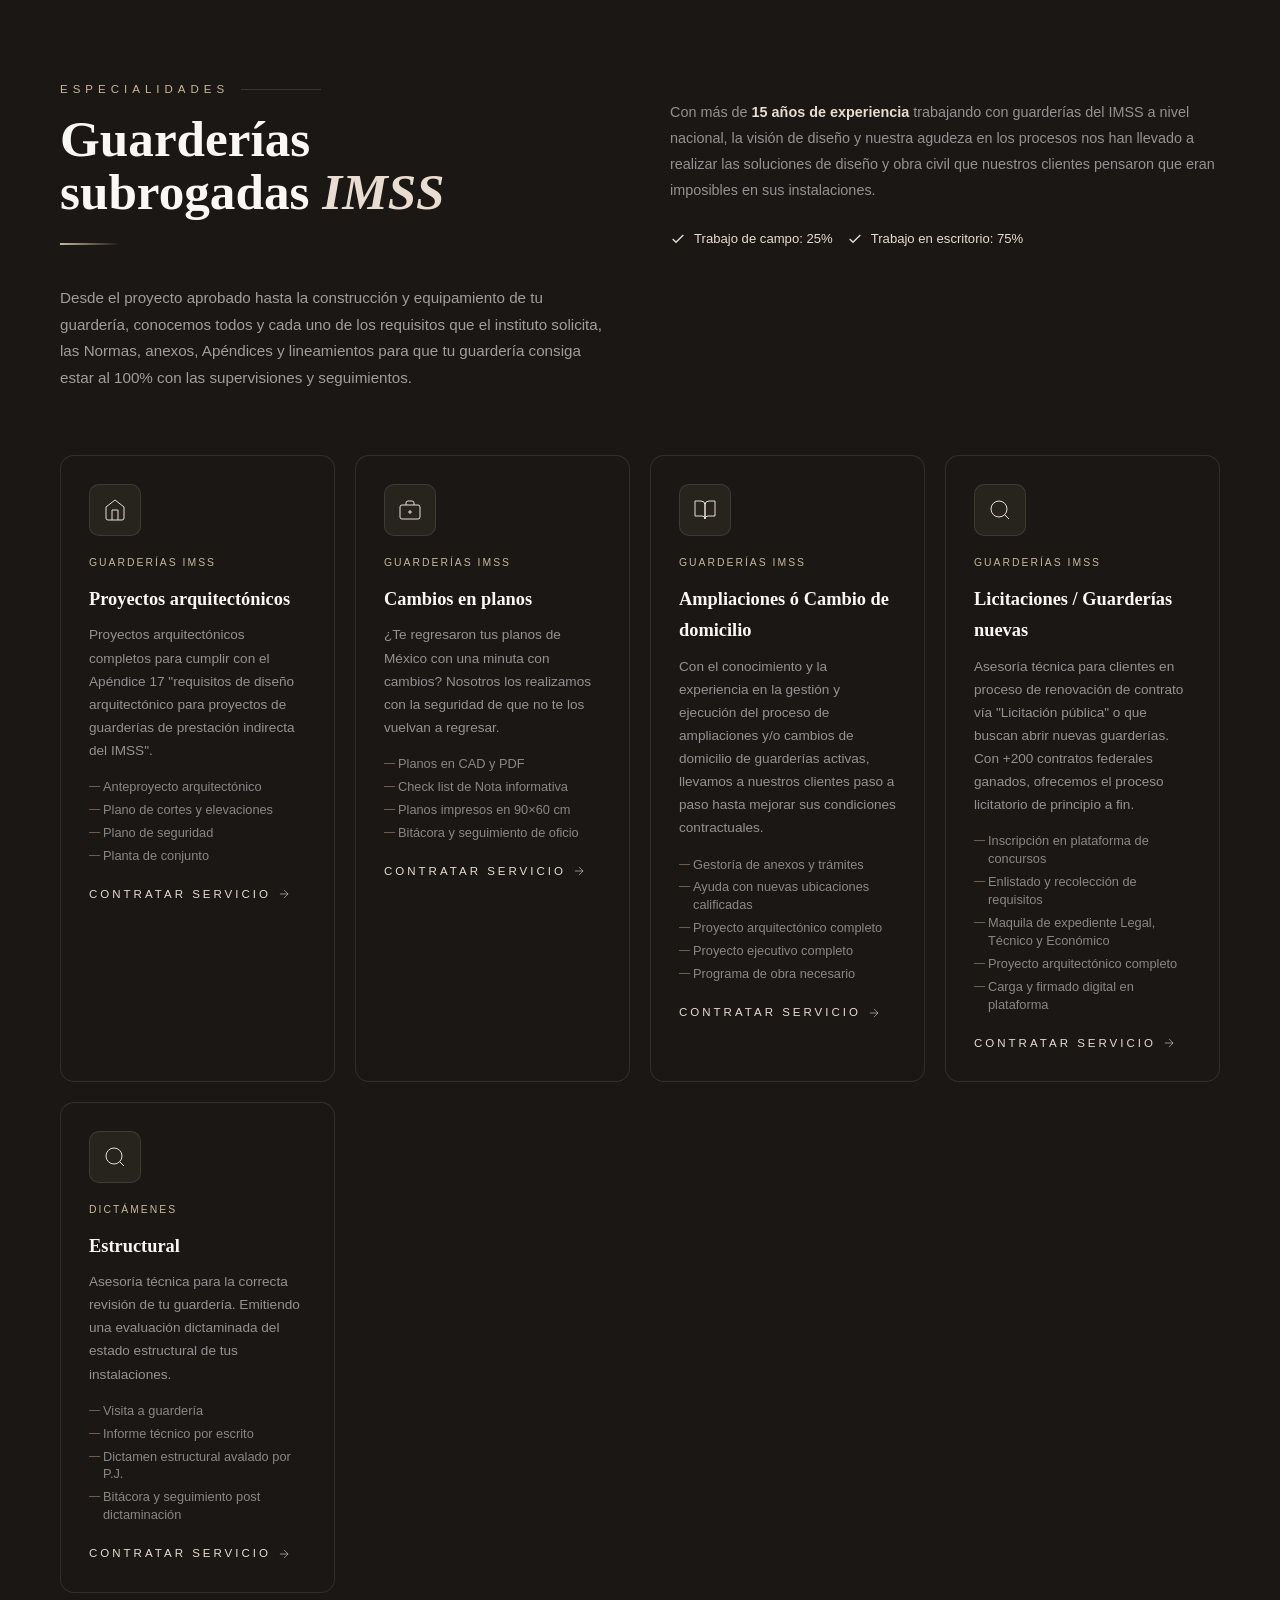
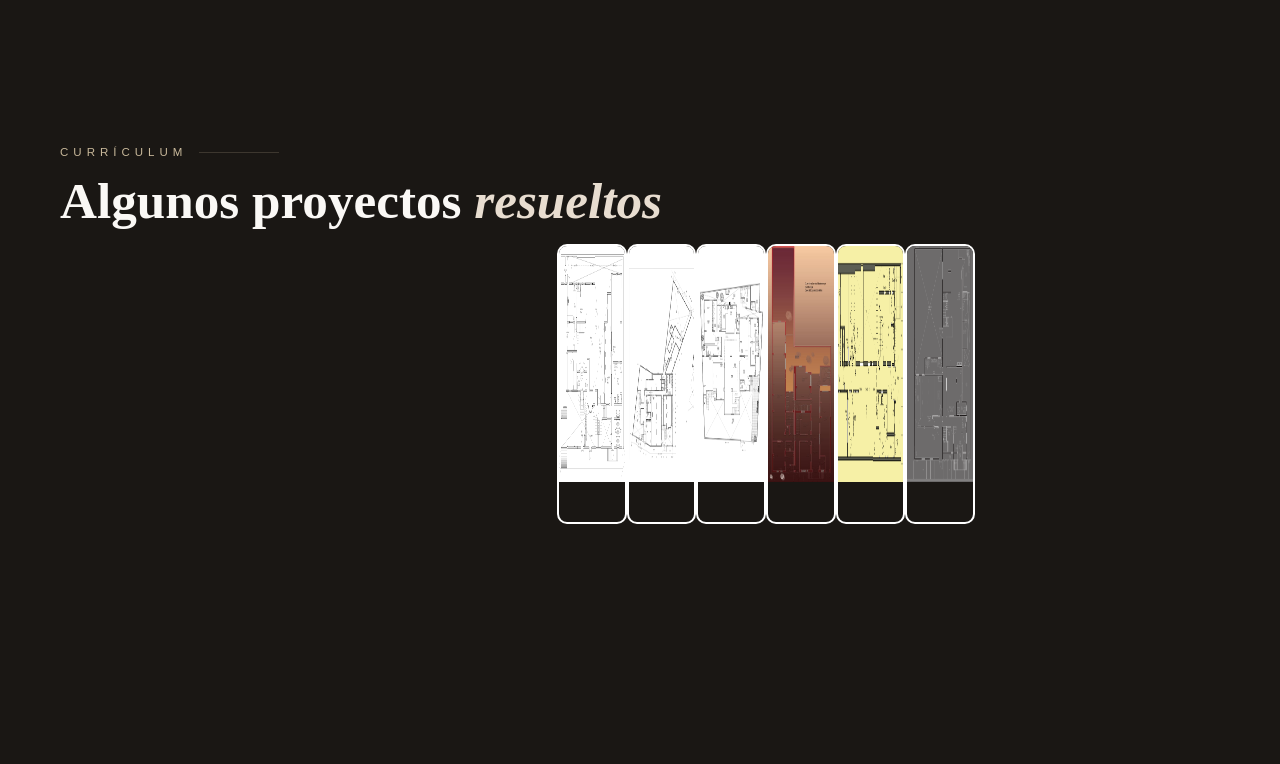
==== guarderias/guarderias.html @ c127dd00 "arreglo de imagenes y secciones separadas del index" ====
<!DOCTYPE html>
<html lang="en">
<head>
  <meta charset="UTF-8">
  <meta name="viewport" content="width=device-width, initial-scale=1.0">
  <title>Guarderías</title>
  <link rel="stylesheet" href="/style.css">
</head>
<body>

  <section class="guarderias-section" id="guarderias">

    <div class="guarderias-intro">
      <div>
        <div class="section-eyebrow">Especialidades</div>
        <h2 class="section-title">Guarderías<br>subrogadas <em>IMSS</em></h2>
        <div class="section-divider"></div>
        <p class="section-lead">
          Desde el proyecto aprobado hasta la construcción y equipamiento de tu guardería,
          conocemos todos y cada uno de los requisitos que el instituto solicita, las Normas, anexos,
          Apéndices y lineamientos para que tu guardería consiga estar al 100% con las supervisiones y seguimientos.
        </p>
      </div>
      <div style="padding-top:20px;">
        <p style="font-size:.9rem; color:rgba(250,248,245,.55); line-height:1.8;">
          Con más de <strong style="color:var(--stone-l)">15 años de experiencia</strong> trabajando con guarderías
          del IMSS a nivel nacional, la visión de diseño y nuestra agudeza en los procesos nos han llevado a realizar
          las soluciones de diseño y obra civil que nuestros clientes pensaron que eran imposibles en sus instalaciones.
        </p>
        <div style="margin-top:24px; display:flex; gap:14px; flex-wrap:wrap;">
          <div style="display:flex; align-items:center; gap:8px; font-size:.82rem; color:var(--stone-l);">
            <svg width="16" height="16" viewBox="0 0 24 24" fill="none" stroke="currentColor" stroke-width="2"><polyline points="20 6 9 17 4 12"/></svg>
            Trabajo de campo: 25%
          </div>
          <div style="display:flex; align-items:center; gap:8px; font-size:.82rem; color:var(--stone-l);">
            <svg width="16" height="16" viewBox="0 0 24 24" fill="none" stroke="currentColor" stroke-width="2"><polyline points="20 6 9 17 4 12"/></svg>
            Trabajo en escritorio: 75%
          </div>
        </div>
      </div>
    </div>

    <div class="guarderias-grid">

      <div class="guarderias-card" onclick="openModal('Proyectos Arquitectónicos IMSS')">
        <div class="sc-icon">
          <svg viewBox="0 0 24 24"><path d="M3 9l9-7 9 7v11a2 2 0 01-2 2H5a2 2 0 01-2-2z"/><polyline points="9 22 9 12 15 12 15 22"/></svg>
        </div>
        <div class="sc-market">Guarderías IMSS</div>
        <div class="sc-name">Proyectos arquitectónicos</div>
        <div class="sc-desc">
          Proyectos arquitectónicos completos para cumplir con el Apéndice 17 "requisitos de diseño arquitectónico para proyectos de guarderías de prestación indirecta del IMSS".
        </div>
        <ul class="sc-features">
          <li>Anteproyecto arquitectónico</li>
          <li>Plano de cortes y elevaciones</li>
          <li>Plano de seguridad</li>
          <li>Planta de conjunto</li>
        </ul>
        <div class="sc-cta">
          Contratar servicio
          <svg viewBox="0 0 24 24"><line x1="5" y1="12" x2="19" y2="12"/><polyline points="12 5 19 12 12 19"/></svg>
        </div>
      </div>

      <div class="guarderias-card" onclick="openModal('Cambios en Planos')">
        <div class="sc-icon">
          <svg viewBox="0 0 24 24"><rect x="2" y="7" width="20" height="14" rx="2"/><path d="M16 7V5a2 2 0 00-2-2h-4a2 2 0 00-2 2v2"/><line x1="12" y1="12" x2="12" y2="16"/><line x1="10" y1="14" x2="14" y2="14"/></svg>
        </div>
        <div class="sc-market">Guarderías IMSS</div>
        <div class="sc-name">Cambios en planos</div>
        <div class="sc-desc">
          ¿Te regresaron tus planos de México con una minuta con cambios? Nosotros los realizamos con la seguridad de que no te los vuelvan a regresar.
        </div>
        <ul class="sc-features">
          <li>Planos en CAD y PDF</li>
          <li>Check list de Nota informativa</li>
          <li>Planos impresos en 90×60 cm</li>
          <li>Bitácora y seguimiento de oficio</li>
        </ul>
        <div class="sc-cta">
          Contratar servicio
          <svg viewBox="0 0 24 24"><line x1="5" y1="12" x2="19" y2="12"/><polyline points="12 5 19 12 12 19"/></svg>
        </div>
      </div>

      <div class="guarderias-card" onclick="openModal('Ampliaciones o Cambio de domicilio')">
        <div class="sc-icon">
          <svg viewBox="0 0 24 24"><path d="M2 3h6a4 4 0 014 4v14a3 3 0 00-3-3H2z"/><path d="M22 3h-6a4 4 0 00-4 4v14a3 3 0 013-3h7z"/></svg>
        </div>
        <div class="sc-market">Guarderías IMSS</div>
        <div class="sc-name">Ampliaciones ó Cambio de domicilio</div>
        <div class="sc-desc">
          Con el conocimiento y la experiencia en la gestión y ejecución del proceso de ampliaciones y/o cambios de domicilio de guarderías activas, llevamos a nuestros clientes paso a paso hasta mejorar sus condiciones contractuales.
        </div>
        <ul class="sc-features">
          <li>Gestoría de anexos y trámites</li>
          <li>Ayuda con nuevas ubicaciones calificadas</li>
          <li>Proyecto arquitectónico completo</li>
          <li>Proyecto ejecutivo completo</li>
          <li>Programa de obra necesario</li>
        </ul>
        <div class="sc-cta">
          Contratar servicio
          <svg viewBox="0 0 24 24"><line x1="5" y1="12" x2="19" y2="12"/><polyline points="12 5 19 12 12 19"/></svg>
        </div>
      </div>

      <div class="guarderias-card" onclick="openModal('Licitaciones / Guarderías nuevas')">
        <div class="sc-icon">
          <svg viewBox="0 0 24 24"><circle cx="11" cy="11" r="8"/><line x1="21" y1="21" x2="16.65" y2="16.65"/></svg>
        </div>
        <div class="sc-market">Guarderías IMSS</div>
        <div class="sc-name">Licitaciones / Guarderías nuevas</div>
        <div class="sc-desc">
          Asesoría técnica para clientes en proceso de renovación de contrato vía "Licitación pública" o que buscan abrir nuevas guarderías. Con +200 contratos federales ganados, ofrecemos el proceso licitatorio de principio a fin.
        </div>
        <ul class="sc-features">
          <li>Inscripción en plataforma de concursos</li>
          <li>Enlistado y recolección de requisitos</li>
          <li>Maquila de expediente Legal, Técnico y Económico</li>
          <li>Proyecto arquitectónico completo</li>
          <li>Carga y firmado digital en plataforma</li>
        </ul>
        <div class="sc-cta">
          Contratar servicio
          <svg viewBox="0 0 24 24"><line x1="5" y1="12" x2="19" y2="12"/><polyline points="12 5 19 12 12 19"/></svg>
        </div>
      </div>

      <div class="guarderias-card" onclick="openModal('Dictamen Estructural')">
        <div class="sc-icon">
          <svg viewBox="0 0 24 24"><circle cx="11" cy="11" r="8"/><line x1="21" y1="21" x2="16.65" y2="16.65"/></svg>
        </div>
        <div class="sc-market">Dictámenes</div>
        <div class="sc-name">Estructural</div>
        <div class="sc-desc">
          Asesoría técnica para la correcta revisión de tu guardería. Emitiendo una evaluación dictaminada del estado estructural de tus instalaciones.
        </div>
        <ul class="sc-features">
          <li>Visita a guardería</li>
          <li>Informe técnico por escrito</li>
          <li>Dictamen estructural avalado por P.J.</li>
          <li>Bitácora y seguimiento post dictaminación</li>
        </ul>
        <div class="sc-cta">
          Contratar servicio
          <svg viewBox="0 0 24 24"><line x1="5" y1="12" x2="19" y2="12"/><polyline points="12 5 19 12 12 19"/></svg>
        </div>
      </div>

    </div></section><section class="gallery-section" id="obras">
    <div>
      <div class="section-eyebrow">Currículum</div>
      <h2 class="section-title">Algunos proyectos <em>resueltos</em></h2>
    </div>

    <div class="gallery">
      <img src="/guarderias/planos/U-1169 INTERAMERICANO planta baja.png" alt="Interamericano">
      <img src="/guarderias/planos/KANT 440 planta baja.png" alt="Kant celeste">
      <img src="/guarderias/planos/U-439 PSICOEDUCATIVO HUINALA planta baja.png" alt="Psicoeducativo Huinala">
      <img src="/guarderias/planos/ALEGRES DIAS planta baja.jpg" alt="Alegres días">
      <img src="/guarderias/planos/U-351 baby care.png" alt="Baby care">
      <img src="/guarderias/planos/U-774.webp" alt="Mi mundo feliz">
    </div>
  </section>

<!-- ════════════════════════════════════════════════════════════
  MODAL DE AGENDA DE CITAS
════════════════════════════════════════════════════════════ -->
<div class="modal-overlay" id="modalOverlay">
  <div class="modal">

    <div class="modal-header">
      <div>
        <div class="modal-plan-tag" id="modalPlanTag">Servicio</div>
        <div class="modal-title"    id="modalTitle">Agendar Consulta</div>
      </div>
      <div class="modal-close" onclick="closeModal()">✕</div>
    </div>

    <div class="modal-body">

      <div class="modal-steps">
        <div class="ms-step active" id="step-tab-1">
          <div class="ms-num">1</div><div class="ms-label">Tus datos</div>
        </div>
        <div class="ms-step" id="step-tab-2">
          <div class="ms-num">2</div><div class="ms-label">Fecha y hora</div>
        </div>
        <div class="ms-step" id="step-tab-3">
          <div class="ms-num">3</div><div class="ms-label">Confirmar</div>
        </div>
      </div>

      <!-- STEP 1 -->
      <div class="step-panel active" id="step-1">
        <p style="font-size:.85rem;color:var(--muted);margin-bottom:20px;line-height:1.6;">
          Cuéntame un poco sobre ti y tu proyecto para poder preparar mejor nuestra reunión.
        </p>
        <div class="form-grid">
          <div class="form-field">
            <label>Nombre completo *</label>
            <input type="text" id="cl_name" placeholder="Tu nombre">
          </div>
          <div class="form-field">
            <label>Teléfono / WhatsApp *</label>
            <input type="tel" id="cl_phone" placeholder="10 dígitos">
          </div>
          <div class="form-field">
            <label>Email *</label>
            <input type="email" id="cl_email" placeholder="correo@ejemplo.com">
          </div>
          <div class="form-field">
            <label>Ciudad / Ubicación del proyecto</label>
            <input type="text" id="cl_city" placeholder="Ciudad, Estado">
          </div>
        </div>
        <div class="form-grid g1">
          <div class="form-field">
            <label>Describe brevemente tu proyecto o necesidad *</label>
            <textarea id="cl_desc" rows="3"
              placeholder="Ej: Quiero construir una casa de 120m² en un terreno en esquina..."></textarea>
          </div>
          <div class="form-field" style="margin-top:10px;">
            <label>Presupuesto aproximado (opcional)</label>
            <select id="cl_budget">
              <option value="">Prefiero no indicarlo por ahora</option>
              <option>Menos de $500,000 MXN</option>
              <option>$500,000 – $1,500,000 MXN</option>
              <option>$1,500,000 – $3,000,000 MXN</option>
              <option>Más de $3,000,000 MXN</option>
              <option>Aún no definido</option>
            </select>
          </div>
        </div>
        <div class="modal-footer">
          <span></span>
          <button class="modal-next-btn" onclick="goToStep(2)">Elegir Fecha →</button>
        </div>
      </div>

      <!-- STEP 2 -->
      <div class="step-panel" id="step-2">
        <p style="font-size:.85rem;color:var(--muted);margin-bottom:20px;line-height:1.6;">
          Selecciona la fecha y hora de tu preferencia. Las reuniones pueden ser presenciales o por videollamada.
        </p>
        <div class="cal-header">
          <div class="cal-month" id="calMonth">—</div>
          <div class="cal-nav">
            <button class="cal-nav-btn" onclick="changeMonth(-1)">
              <svg viewBox="0 0 24 24"><polyline points="15 18 9 12 15 6"/></svg>
            </button>
            <button class="cal-nav-btn" onclick="changeMonth(1)">
              <svg viewBox="0 0 24 24"><polyline points="9 18 15 12 9 6"/></svg>
            </button>
          </div>
        </div>
        <div class="cal-days-header">
          <div class="cal-day-name">Dom</div>
          <div class="cal-day-name">Lun</div>
          <div class="cal-day-name">Mar</div>
          <div class="cal-day-name">Mié</div>
          <div class="cal-day-name">Jue</div>
          <div class="cal-day-name">Vie</div>
          <div class="cal-day-name">Sáb</div>
        </div>
        <div class="cal-grid" id="calGrid"></div>
        <div class="timeslots-label">Horarios disponibles</div>
        <div class="timeslots-grid" id="timeslotsGrid"></div>
        <div class="booking-summary" id="bookingSummary">
          <div class="bs-row"><span>Servicio</span><strong id="bs_service">—</strong></div>
          <div class="bs-row"><span>Fecha</span><strong id="bs_date">—</strong></div>
          <div class="bs-row"><span>Hora</span><strong id="bs_time">—</strong></div>
          <div class="bs-row"><span>Modalidad</span><strong>Presencial o videollamada</strong></div>
          <div class="bs-row"><span>Duración</span><strong>30 – 60 min</strong></div>
        </div>
        <div class="modal-footer">
          <button class="modal-back-btn" onclick="goToStep(1)">← Atrás</button>
          <button class="modal-next-btn" id="confirmDateBtn"
                  onclick="goToStep(3)"
                  style="opacity:.4;pointer-events:none">
            Confirmar →
          </button>
        </div>
      </div>

      <!-- STEP 3 -->
      <div class="step-panel" id="step-3">
        <div style="text-align:center;padding:20px 0 10px;">
          <div style="width:64px;height:64px;border-radius:50%;background:rgba(61,107,79,.2);
                      border:1.5px solid var(--green-l);display:flex;align-items:center;
                      justify-content:center;margin:0 auto 16px;">
            <svg width="28" height="28" viewBox="0 0 24 24"
                 fill="none" stroke="#6a9e7a" stroke-width="2.5">
              <polyline points="20 6 9 17 4 12"/>
            </svg>
          </div>
          <div style="font-family:var(--fp);font-size:1.5rem;font-weight:700;
                      color:var(--stone-l);margin-bottom:8px;">¡Solicitud enviada!</div>
          <p style="font-size:.88rem;color:var(--muted);line-height:1.7;
                    max-width:400px;margin:0 auto 24px;">
            Recibí tu solicitud de consulta. Te confirmaré la cita en menos de
            <strong style="color:var(--stone-l)">2 horas</strong> por WhatsApp y email.
          </p>
          <div style="margin-top: 20px; text-align: center;">
  <a id="whatsappConfirmBtn"
     href="#"
     target="_blank"
     rel="noopener"
     style="
       display: none;
       align-items: center;
       justify-content: center;
       gap: 10px;
       background: #25D366;
       color: #fff;
       font-family: var(--fb);
       font-size: .82rem;
       letter-spacing: 3px;
       text-transform: uppercase;
       font-weight: 700;
       padding: 14px 28px;
       border-radius: 8px;
       text-decoration: none;
       transition: background .25s;
     ">
    <svg width="20" height="20" viewBox="0 0 24 24" fill="white">
      <path d="M17.472 14.382c-.297-.149-1.758-.867-2.03-.967-.273-.099-.471-.148-.67.15
               -.197.297-.767.966-.94 1.164-.173.199-.347.223-.644.075
               -.297-.15-1.255-.463-2.39-1.475-.883-.788-1.48-1.761-1.653-2.059
               -.173-.297-.018-.458.13-.606.134-.133.298-.347.446-.52
               .149-.174.198-.298.298-.497.099-.198.05-.371-.025-.52
               -.075-.149-.669-1.612-.916-2.207-.242-.579-.487-.5-.669-.51
               -.173-.008-.371-.01-.57-.01-.198 0-.52.074-.792.372
               -.272.297-1.04 1.016-1.04 2.479 0 1.462 1.065 2.875 1.213 3.074
               .149.198 2.096 3.2 5.077 4.487.709.306 1.262.489 1.694.625
               .712.227 1.36.195 1.871.118.571-.085 1.758-.719 2.006-1.413
               .248-.694.248-1.289.173-1.413-.074-.124-.272-.198-.57-.347z"/>
      <path d="M12 0C5.373 0 0 5.373 0 12c0 2.123.554 4.118 1.522 5.854L.057 23.882
               l6.186-1.438A11.94 11.94 0 0012 24c6.627 0 12-5.373 12-12S18.627 0 12 0z
               M12 22c-1.891 0-3.667-.5-5.2-1.373l-.373-.217-3.873.9.976-3.77
               -.24-.386A9.944 9.944 0 012 12C2 6.477 6.477 2 12 2s10 4.477 10 10
               -4.477 10-10 10z"/>
    </svg>
    Confirmar cita por WhatsApp
  </a>
</div>
        </div>
        <div style="background:rgba(200,184,154,.06);border:1px solid rgba(200,184,154,.15);
                    border-radius:10px;padding:18px;margin-bottom:20px;">
          <div class="bs-row"><span>Nombre</span><strong id="conf_name">—</strong></div>
          <div class="bs-row"><span>Servicio</span><strong id="conf_service">—</strong></div>
          <div class="bs-row"><span>Fecha y hora</span><strong id="conf_datetime">—</strong></div>
          <div class="bs-row"><span>Contacto</span><strong id="conf_contact">—</strong></div>
        </div>
        <p style="font-size:.8rem;color:rgba(250,248,245,.4);text-align:center;line-height:1.6;">
          Si necesitas cambiar tu cita, contáctame directamente a<br>
          <strong style="color:var(--stone)">WhatsApp: 8186052831</strong> o
          <strong style="color:var(--stone)">arquitecturayseguridad@hotmail.com</strong>
        </p>
        <div class="modal-footer" style="justify-content:center;">
          <div id="stripePayBtn" style="display:none;text-align:center;margin-bottom:16px;">
            <p style="font-size:.8rem;color:rgba(15,14,13,.5);margin-bottom:10px;">
              Para confirmar tu cita, realiza el pago del anticipo:
            </p>
            <a id="stripePayLink"
               href="#"
               target="_blank"
               style="display:inline-block;background:#635bff;color:#fff;
                      font-family:'Sora',sans-serif;font-weight:700;
                      font-size:.82rem;letter-spacing:2px;text-transform:uppercase;
                      padding:13px 28px;border-radius:8px;text-decoration:none;">
              💳 Pagar con tarjeta (Stripe)
            </a>
          </div>
          <button class="modal-next-btn" onclick="closeModal()">Cerrar</button>
        </div>
      </div>

    </div><!-- /modal-body -->
  </div><!-- /modal -->
</div><!-- /modal-overlay -->

  <script src="/app.js"></script>
</body>
</html>
---- style.css ----
/* ═══════════════════════════════════════════════════════════════
   ARQ. [mi arquis] — estilos.css
   Archivo de estilos principal de la página de servicios
   ═══════════════════════════════════════════════════════════════

   ÍNDICE:
   1.  Variables & Reset
   2.  Navigation
   3.  Hero
   4.  Secciones genéricas
   5.  Video central
   6.  Galería de obras
   7.  Servicios (tarjetas)
   8.  Planes / membresías
   9.  Modal de compra / formulario
   10. Calendario de citas
   11. Proceso de trabajo
   12. Testimonios
   13. Footer / CTA final
   14. Responsive
═══════════════════════════════════════════════════════════════ */

/* ─────────────────────────────────────────────────────────────
   1. VARIABLES & RESET
───────────────────────────────────────────────────────────── */
:root {
  --stone:    #c8b89a;  /* arena cálida — color principal */
  --stone-l:  #e8ddd0;
  --stone-d:  #8a7560;
  --dark:     #1a1714;
  --dark-2:   #252219;
  --dark-3:   #2f2b22;
  --white:    #faf8f5;
  --muted:    rgba(250,248,245,.5);
  --green:    #3d6b4f;  /* verde bosque — acentos de confirmación */
  --green-l:  #6a9e7a;
  --border:   rgba(200,184,154,.15);
  --fp: 'Playfair Display', serif;
  --fi: 'Inter', sans-serif;
  --fb: 'Barlow Condensed', sans-serif;
  --shadow: 0 20px 60px rgba(0,0,0,.4);
  --radius: 12px;
}

*, *::before, *::after { box-sizing: border-box; margin: 0; padding: 0; }
html { scroll-behavior: smooth; }
body {
  background: var(--dark);
  color: var(--white);
  font-family: var(--fi);
  font-size: 16px;
  line-height: 1.7;
  overflow-x: hidden;
}
::-webkit-scrollbar { width: 6px; }
::-webkit-scrollbar-thumb { background: var(--stone-d); border-radius: 3px; }
img { display: block; width: 100%; height: 100%; object-fit: cover; }
a { text-decoration: none; color: inherit; }

/* ─────────────────────────────────────────────────────────────
   2. NAVIGATION
───────────────────────────────────────────────────────────── */
.nav {
  position: fixed; top: 0; left: 0; right: 0; z-index: 100;
  padding: 20px 60px;
  display: flex; align-items: center; justify-content: space-between;
  transition: all .4s ease;
  background: black;
  border: solid;
  border-radius: 10px;
  
}
.nav.scrolled {
  background: rgba(26,23,20,.95);
  backdrop-filter: blur(12px);
  padding: 14px 60px;
  border-bottom: 1px solid var(--border);
}
.nav-logo {
  font-family: var(--fp);
  font-size: 1.3rem;
  font-weight: 600;
  letter-spacing: 2px;
  color: var(--stone-l);
  
}
.nav-logo span { color: var(--stone); font-weight: 900; }
.nav-links {
  display: flex; gap: 36px; list-style: none;
}
.nav-links a {
  font-family: var(--fb);
  font-size: .82rem;
  letter-spacing: 3px;
  text-transform: uppercase;
  color: rgba(250,248,245,.6);
  transition: color .2s;
  background: transparent;
  border:solid  #8a7560; 
  border-radius: 7px;
  padding: 10px;
  align-items: center;
}

.nav-links a:hover { color: var(--stone-l); }
.nav-cta {
  font-family: var(--fb);
  font-size: .78rem;
  letter-spacing: 3px;
  text-transform: uppercase;
  padding: 10px 22px;
  border: 1.5px solid var(--stone);
  border-radius: 4px;
  color: var(--stone-l);
  transition: all .25s;
  cursor: pointer;
  background: transparent;
}
.nav-cta:hover { background: var(--stone); color: var(--dark); }
.nav-hamburger { display: none; flex-direction: column; gap: 5px; cursor: pointer; }
.nav-hamburger span {
  display: block; width: 24px; height: 2px;
  background: var(--stone-l); border-radius: 2px; transition: all .3s;
}

/* ─────────────────────────────────────────────────────────────
   3. HERO
───────────────────────────────────────────────────────────── */
.hero {
  position: relative;
  min-height: 100vh;
  display: flex; align-items: center; justify-content: center;
  text-align: center;
  overflow: hidden;
  padding: 120px 24px 80px;
}

/*
  ── FONDO HERO ──────────────────────────────────────────────
  Para agregar tu foto de fondo, reemplaza esta línea:
    linear-gradient(135deg, #2f2b22 0%, #1a1714 60%, #252219 100%)
  con:
    url('img/foto-hero.jpg') center / cover no-repeat

  Ejemplo completo:
  background:
    linear-gradient(to bottom, rgba(26,23,20,.3) 0%, rgba(26,23,20,.7) 60%, rgba(26,23,20,1) 100%),
    url('img/foto-hero.jpg') center / cover no-repeat;
  ────────────────────────────────────────────────────────── */
.hero-bg {
  position: absolute; inset: 0; z-index: 0;
  background:
    linear-gradient(to bottom, rgba(26,23,20,.3) 0%, rgba(26,23,20,.7) 60%, rgba(26,23,20,1) 100%),
    url('img/planos/U-774.webp') center / cover no-repeat;
}
/* Textura sutil de cuadrícula de concreto */
.hero-bg::after {
  content: '';
  position: absolute; inset: 0;
  background-image: repeating-linear-gradient(
    0deg, transparent, transparent 2px,
    rgba(200,184,154,.02) 2px, rgba(200,184,154,.02) 4px
  );
}

.hero-content { position: relative; z-index: 2; max-width: 860px; }

.hero-eyebrow {
  font-family: var(--fb);
  font-size: .75rem;
  letter-spacing: 6px;
  text-transform: uppercase;
  color: var(--stone);
  margin-bottom: 20px;
  display: inline-flex; align-items: center; gap: 14px;
}
.hero-eyebrow::before,
.hero-eyebrow::after {
  content: ''; width: 40px; height: 1px; background: var(--stone); opacity: .6;
}

.hero-title {
  font-family: var(--fp);
  font-size: clamp(3rem, 7vw, 6.5rem);
  font-weight: 700;
  line-height: .95;
  letter-spacing: -1px;
  margin-bottom: 24px;
  color: var(--white);
}
.hero-title em { font-style: italic; color: var(--stone-l); }

.hero-subtitle {
  font-size: 1.1rem;
  color: rgba(250, 248, 246, 0.796);
  line-height: 1.7;
  max-width: 560px;
  margin: 0 auto 40px;
  font-weight: 300;
}

.hero-actions { display: flex; gap: 14px; justify-content: center; flex-wrap: wrap; }

/* Botones globales */
.btn-primary {
  font-family: var(--fb);
  font-size: .82rem;
  letter-spacing: 3px;
  text-transform: uppercase;
  padding: 16px 36px;
  background: var(--stone);
  color: var(--dark);
  border: none; border-radius: 4px;
  cursor: pointer;
  transition: all .25s;
  font-weight: 700;
  display: inline-block;
}
.btn-primary:hover {
  background: var(--stone-l);
  transform: translateY(-2px);
  box-shadow: 0 8px 24px rgba(200,184,154,.3);
}
.btn-ghost {
  font-family: var(--fb);
  font-size: .82rem;
  letter-spacing: 3px;
  text-transform: uppercase;
  padding: 16px 36px;
  background: transparent;
  color: var(--stone-l);
  border: 1.5px solid rgba(200,184,154,.4);
  border-radius: 4px;
  cursor: pointer;
  transition: all .25s;
  display: inline-block;
}
.btn-ghost:hover { border-color: var(--stone-l); color: var(--white); }
background:var(--stone-l)
transform:translateY(-2px)


/* Stats del hero */
.hero-stats {
  display: flex; gap: 0; justify-content: center;
  border: 1px solid var(--border);
  border-radius: 8px;
  margin: 56px auto 0;
  max-width: 600px;
  overflow: hidden;
  background: rgba(255,255,255,.03);
  backdrop-filter: blur(8px);
}
.hs-item {
  flex: 1; padding: 20px 24px; text-align: center;
  border-right: 1px solid var(--border);
}
.hs-item:last-child { border-right: none; }
.hs-num {
  font-family: var(--fp);
  font-size: 2.2rem;
  font-weight: 700;
  color: var(--stone-l);
  display: block; line-height: 1;
}
.hs-lbl {
  font-family: var(--fb);
  font-size: .65rem;
  letter-spacing: 2px;
  text-transform: uppercase;
  color: rgba(250,248,245,.45);
  display: block; margin-top: 4px;
}

/* ─────────────────────────────────────────────────────────────
   4. SECCIONES GENÉRICAS
───────────────────────────────────────────────────────────── */
.section { padding: 100px 60px; }

.section-eyebrow {
  font-family: var(--fb);
  font-size: .72rem;
  letter-spacing: 5px;
  text-transform: uppercase;
  color: var(--stone);
  margin-bottom: 12px;
  display: flex; align-items: center; gap: 12px;
}
.section-eyebrow::after {
  content: ''; flex: 1; height: 1px;
  background: rgba(200,184,154,.2); max-width: 80px;
}

.section-title {
  font-family: var(--fp);
  font-size: clamp(2rem, 4vw, 3.5rem);
  font-weight: 700;
  line-height: 1.05;
  color: var(--white);
  margin-bottom: 16px;
}
.section-title em { font-style: italic; color: var(--stone-l); }

.section-lead {
  font-size: .95rem;
  color: rgba(250,248,245,.6);
  line-height: 1.75;
  max-width: 560px;
  font-weight: 300;
}

.section-divider {
  width: 60px; height: 2px;
  background: linear-gradient(90deg, var(--stone), transparent);
  margin: 24px 0 40px;
}

/* ─────────────────────────────────────────────────────────────
   5. VIDEO CENTRAL
───────────────────────────────────────────────────────────── */
.video-section { background: var(--dark); padding: 80px 60px 100px; }

.video-wrapper { max-width: 1000px; margin: 0 auto; position: relative; }

.video-container {
  position: relative;
  border-radius: 16px;
  overflow: hidden;
  border: 1px solid var(--border);
  box-shadow: var(--shadow);
  aspect-ratio: 16/9;   /* Relación 16:9 — NO modificar */
  background: var(--dark-3);
}

/*
  ── INSERTAR VIDEO ──────────────────────────────────────────
  Copia este bloque DENTRO de .video-container en index.html
  y reemplaza TU_VIDEO_ID con el ID de tu video de YouTube.

  <iframe
    src="https://youtube.com/embed/loGWJtZq9QY?feature=share"
    frameborder="0"
    allow="accelerometer; autoplay; clipboard-write; encrypted-media; gyroscope; picture-in-picture"
    allowfullscreen
    style="position:absolute;inset:0;width:100%;height:100%;">
  </iframe>

  Después elimina el div .video-placeholder del HTML.
  ────────────────────────────────────────────────────────── */

.video-placeholder {
  position: absolute; inset: 0;
  display: flex; flex-direction: column;
  align-items: center; justify-content: center; gap: 16px;
}
.vp-icon {
  width: 80px; height: 80px;
  border: 2px solid rgba(200,184,154,.4);
  border-radius: 50%;
  display: flex; align-items: center; justify-content: center;
  cursor: pointer;
  transition: all .3s;
  background: rgba(200,184,154,.08);
}
.vp-icon:hover {
  background: rgba(200,184,154,.15);
  border-color: var(--stone);
  transform: scale(1.05);
}
.vp-icon svg { width: 28px; height: 28px; fill: var(--stone-l); margin-left: 4px; }
.vp-label {
  font-family: var(--fb);
  font-size: .78rem;
  letter-spacing: 3px;
  text-transform: uppercase;
  color: var(--stone);
}
.vp-sublabel { font-size: .8rem; color: var(--muted); text-align: center; max-width: 300px; }

.video-caption {
  margin-top: 20px;
  display: flex; justify-content: space-between; align-items: flex-start;
  flex-wrap: wrap; gap: 12px;
}
.vc-title {
  font-family: var(--fp);
  font-size: 1.1rem;
  font-weight: 600;
  color: var(--stone-l);
}
.vc-desc { font-size: .85rem; color: var(--muted); margin-top: 4px; }
.vc-chapters { display: flex; gap: 10px; flex-wrap: wrap; justify-content: flex-end; }
.vcc-item {
  font-family: var(--fb);
  font-size: .65rem;
  letter-spacing: 2px;
  text-transform: uppercase;
  padding: 4px 12px;
  border: 1px solid var(--border);
  border-radius: 20px;
  color: var(--muted);
  cursor: pointer;
  transition: all .2s;
}
.vcc-item:hover { border-color: var(--stone); color: var(--stone-l); }

/* ─────────────────────────────────────────────────────────────
   /* ==========================================================================
   6. GALERÍA DE OBRAS (6 fotos) - CORREGIDO Y INTEGRADO
   ========================================================================== */


.gallery  {
width: 120%;
height: 320px;
display: flex;
justify-content:center;
align-items:center;
background-color: transparent;
padding-bottom: 40px;
margin: 10px;

}

#obras .gallery img{

    width: 5%;
    height: 100%;
    object-fit: fill;
    border-radius: 10px;
    border: 2px solid #fff;
    transition: all ease-in-out 0.5s;
    padding-bottom: 40px;
    background-color: transparent;
}

#obras .gallery img:hover {
  
width: 50%;
padding: 15px;

}

 #obras .gallery-section { 
  background: var(--dark); 
  padding: 70px 60px 160px; 
  margin-bottom: 380px;
}

   .gallery-section { 
  background: var(--dark); 
  padding: 70px 60px 160px; 
  margin-bottom: 30px;
}

.gallery-header {
  display: flex; 
  align-items: flex-end;
  justify-content: space-between; 
  gap: 24px;
  margin-bottom: 40px; 
  flex-wrap: wrap;
}

.gallery-filter { 
  display: flex; 
  gap: 6px; 
  flex-wrap: wrap; 
}

.gf-btn {
  font-family: var(--fb);
  font-size: .68rem;
  letter-spacing: 2px;
  text-transform: uppercase;
  padding: 7px 16px;
  border: 1px solid var(--border);
  border-radius: 20px;
  color: var(--muted);
  cursor: pointer;
  transition: all .2s;
  background: transparent;
}

.gf-btn:hover,
.gf-btn.active {
  border-color: var(--stone);
  color: var(--stone-l);
  background: rgba(200,184,154,.07);
}

.gallery-grid {
  display: grid;
  grid-template-columns: repeat(auto-fit, minmax(300px, 1fr)); 
  gap: 40px; /* Espacio ideal entre tarjetas */
  padding: 10px 0;
} /* CORREGIDO: Se quitó la llave doble extra que rompía el código */

.gallery-item {
  position: relative;
  border-radius: 14px; /* CORREGIDO: Agrega esquinas curvas a tus fotos */
  overflow: hidden;    /* Clave para que la foto respete las esquinas curvas */
  cursor: pointer;
  box-shadow: 0 10px 30px rgba(0, 0, 0, 0.25); /* Sombra suave de fondo */
  transition: transform 0.4s ease, box-shadow 0.4s ease;
}

/* Efecto levitación al pasar el mouse por la tarjeta */
.gallery-item:hover {
  transform: translateY(-5px);
  box-shadow: 0 15px 35px rgba(0, 0, 0, 0.4);
}

/* Primera foto ocupa 2 columnas en pantallas de laptop/PC 
@media (min-width: 768px) {
  .gallery-item:first-child { 
    grid-column: span 3; 
  }
}*/

.gi-img {
  aspect-ratio: 4/3;
  background: var(--dark-3);
  position: relative;
  overflow: hidden;
}

/* CORREGIDO: Se separó correctamente la etiqueta img fuera de .gi-img */
.gi-img img {
  width: 100%;
  height: 100%;
  object-fit: cover; /* Recorta la imagen para llenar el recuadro perfectamente */
  display: block;
  transition: transform .6s ease;
}

/* Efecto Zoom en la foto al pasar el mouse */
.gallery-item:hover .gi-img img { 
  transform: scale(1.05); 
}

/*.gallery-item:first-child .gi-img { 
  aspect-ratio: 16/9;} */


/* ── TEXTO FLOTANTE CON EFECTO CINEMÁTICO ── */
.gi-overlay {
  position: absolute; 
  inset: 0;
  /* Fondo degradado oscuro para que el texto blanco siempre se lea bien */
  background: linear-gradient(to top, rgba(15,13,11,.95) 0%, rgba(15,13,11,.3) 60%, transparent 100%);
  opacity: 0;
  transition: opacity .4s ease;
  border-radius: 14px;
  display: flex; 
  flex-direction: column; 
  justify-content: flex-end;
  padding: 25px;
  z-index: 2;
}

/* Muestra el contenedor de texto al hacer hover */
.gallery-item:hover .gi-overlay { 
  opacity: 1; 
}

/* Efecto deslizante hacia arriba en los textos */
.gi-category, .gi-title, .gi-location {
  transform: translateY(15px);
  transition: transform 0.4s ease;
}

/* Desfases de tiempo para que aparezcan escalonados */
.gi-category { transition-delay: 0.04s; }
.gi-title    { transition-delay: 0.08s; }
.gi-location { transition-delay: 0.12s; }

.gallery-item:hover .gi-category,
.gallery-item:hover .gi-title,
.gallery-item:hover .gi-location {
  transform: translateY(0);
}

.gi-category {
  font-family: var(--fb);
  font-size: .68rem;
  letter-spacing: 3px;
  text-transform: uppercase;
  color: var(--stone);
  margin-bottom: 6px;
}

.gi-title {
  font-family: var(--fp);
  font-size: 1.15rem;
  font-weight: 600;
  color: var(--white);
  line-height: 1.3;
}

.gi-location { 
  font-size: .78rem; 
  color: var(--muted); 
  margin-top: 4px; 
}

.gallery-cta { 
  text-align: center; 
  margin-top: 50px; 
}

/* Eliminados estilos en desuso del placeholder para aligerar código */

/* ─────────────────────────────────────────────────────────────
   7. SERVICIOS (TARJETAS)
───────────────────────────────────────────────────────────── */
.services-section { background: var(--dark); padding: 80px 60px; }
.guarderias-section { background: var(--dark); padding: 80px 60px; }

.services-intro {
  display: grid;
  grid-template-columns: 1fr 1fr;
  gap: 60px;
  align-items: start;
  margin-bottom: 64px;
}

.guarderias-intro {
  display: grid;
  grid-template-columns: 1fr 1fr;
  gap: 60px;
  align-items: start;
  margin-bottom: 64px;
}

.services-grid {
  display: grid;
  grid-template-columns: repeat(auto-fill, minmax(260px, 1fr));
  gap: 20px;
}

.guarderias-grid {
  display: grid;
  grid-template-columns: repeat(auto-fill, minmax(260px, 1fr));
  gap: 20px;
}

.service-card {
  background: var(--dark-2);
  border: 1px solid var(--border);
  border-radius: 14px;
  padding: 28px;
  transition: all .3s;
  cursor: pointer;
  position: relative;
  overflow: hidden;
}

.guarderias-card {
  background: var(--dark-2);
  border: 1px solid var(--border);
  border-radius: 14px;
  padding: 28px;
  transition: all .3s;
  cursor: pointer;
  position: relative;
  overflow: hidden;
}
/* Línea superior que se revela al hacer hover */
.service-card::before {
  content: '';
  position: absolute; top: 0; left: 0; right: 0; height: 3px;
  background: linear-gradient(90deg, var(--stone-d), var(--stone));
  transform: scaleX(0);
  transform-origin: left;
  transition: transform .35s ease;
}

.guarderias-card::before {
  content: '';
  position: absolute; top: 0; left: 0; right: 0; height: 3px;
  background: linear-gradient(90deg, var(--stone-d), var(--stone));
  transform: scaleX(0);
  transform-origin: left;
  transition: transform .35s ease;
}

.service-card:hover::before { transform: scaleX(1); }
.service-card:hover {
  border-color: rgba(200,184,154,.3);
  transform: translateY(-4px);
  box-shadow: 0 20px 50px rgba(0,0,0,.35);
}

.guarderias-card:hover::before { transform: scaleX(1); }
.guarderias-card:hover {
  border-color: rgba(200,184,154,.3);
  transform: translateY(-4px);
  box-shadow: 0 20px 50px rgba(0,0,0,.35);
}


.sc-icon {
  width: 52px; height: 52px;
  border-radius: 10px;
  background: rgba(200,184,154,.08);
  border: 1px solid rgba(200,184,154,.15);
  display: flex; align-items: center; justify-content: center;
  margin-bottom: 18px;
}
.sc-icon svg { width: 24px; height: 24px; stroke: var(--stone-l); fill: none; }
.sc-name {
  font-family: var(--fp);
  font-size: 1.15rem;
  font-weight: 600;
  color: var(--white);
  margin-bottom: 8px;
}
.sc-market {
  font-family: var(--fb);
  font-size: .65rem;
  letter-spacing: 2px;
  text-transform: uppercase;
  color: var(--stone);
  margin-bottom: 12px;
}
.sc-desc { font-size: .85rem; color: rgba(250,248,245,.55); line-height: 1.7; margin-bottom: 16px; }
.sc-features { list-style: none; display: flex; flex-direction: column; gap: 5px; margin-bottom: 20px; }
.sc-features li {
  font-size: .8rem;
  color: rgba(250,248,245,.5);
  padding-left: 14px;
  position: relative;
  line-height: 1.4;
}
.sc-features li::before { content: '—'; position: absolute; left: 0; color: var(--stone-d); font-size: .7rem; }
.sc-cta {
  font-family: var(--fb);
  font-size: .72rem;
  letter-spacing: 3px;
  text-transform: uppercase;
  color: var(--stone-l);
  display: flex; align-items: center; gap: 6px;
  transition: gap .2s;
}
.service-card:hover .sc-cta { gap: 10px; }
.sc-cta svg { width: 14px; height: 14px; stroke: currentColor; fill: none; }

.guarderias-card:hover .sc-cta { gap: 10px; }
.sc-cta svg { width: 14px; height: 14px; stroke: currentColor; fill: none; }

/* ─────────────────────────────────────────────────────────────
   8. PLANES / MEMBRESÍAS (4 módulos)
───────────────────────────────────────────────────────────── */
.plans-section { background: var(--dark); padding: 50px 60px; }

.plans-intro { text-align: center; margin-bottom: 34px; }
.plans-intro .section-lead { margin: 0 auto; }
.plans-intro .section-divider { margin: 24px auto 0; }

.plans-grid {
  display: grid;
  grid-template-columns: repeat(4, 1fr);
  gap: 16px;
  max-width: 1200px;
  margin: 0 auto;
}
.plan-card {
  background: var(--dark);
  border: 1.5px solid var(--border);
  border-radius: 16px;
  padding: 32px 24px 28px;
  display: flex; flex-direction: column;
  transition: all .3s;
  position: relative;
  overflow: hidden;
}
/* Plan destacado (featured) */
.plan-card.featured {
  border-color: var(--stone);
  background: linear-gradient(160deg, var(--dark-3) 0%, var(--dark-2) 100%);
  transform: translateY(-8px);
  box-shadow: 0 30px 80px rgba(0,0,0,.5);
}
.plan-popular {
  position: absolute; top: 0; left: 50%;
  transform: translateX(-50%);
  font-family: var(--fb);
  font-size: .6rem;
  letter-spacing: 3px;
  text-transform: uppercase;
  background: var(--stone);
  color: var(--dark);
  padding: 3px 16px;
  border-radius: 0 0 8px 8px;
  font-weight: 700;
  white-space: nowrap;
}
.plan-market {
  font-family: var(--fb);
  font-size: .62rem;
  letter-spacing: 3px;
  text-transform: uppercase;
  color: var(--stone);
  margin-bottom: 8px;
}
.plan-name {
  font-family: var(--fp);
  font-size: 1.3rem;
  font-weight: 700;
  color: var(--white);
  margin-bottom: 6px;
}
.plan-desc { font-size: .8rem; color: rgba(250,248,245,.5); line-height: 1.6; margin-bottom: 20px; }

.plan-price { display: flex; align-items: baseline; gap: 4px; margin-bottom: 4px; }
.pp-currency {
  font-family: var(--fb);
  font-size: .9rem;
  color: var(--stone);
  align-self: flex-start;
  margin-top: 4px;
}
.pp-amount {
  font-family: var(--fp);
  font-size: 2.8rem;
  font-weight: 700;
  color: var(--white);
  line-height: 1;
}
.pp-period { font-size: .78rem; color: var(--muted); }
.plan-price-note { font-size: .72rem; color: var(--muted); margin-bottom: 24px; }
.plan-divider { height: 1px; background: var(--border); margin-bottom: 20px; }

.plan-features {
  list-style: none;
  display: flex; flex-direction: column; gap: 8px;
  margin-bottom: 28px; flex: 1;
}
.plan-features li {
  display: flex; align-items: flex-start; gap: 8px;
  font-size: .82rem;
  color: rgba(250,248,245,.65);
  line-height: 1.4;
}
.plan-features li.included svg { stroke: var(--green-l); }
.plan-features li.excluded     { opacity: .35; }
.plan-features li.excluded svg { stroke: rgba(250,248,245,.3); }
.plan-features svg { width: 14px; height: 14px; flex-shrink: 0; margin-top: 2px; fill: none; }

.plan-btn {
  font-family: var(--fb);
  font-size: .78rem;
  letter-spacing: 3px;
  text-transform: uppercase;
  padding: 14px;
  border-radius: 8px;
  border: none;
  cursor: pointer;
  font-weight: 700;
  transition: all .25s;
  width: 100%;
}
.plan-btn-outline {
  background: transparent;
  border: 1.5px solid rgba(200,184,154,.3);
  color: var(--stone-l);
}
.plan-btn-outline:hover { border-color: var(--stone); background: rgba(200,184,154,.07); }
.plan-btn-solid { background: var(--stone); color: var(--dark); }
.plan-btn-solid:hover { background: var(--stone-l); box-shadow: 0 8px 24px rgba(200,184,154,.25); }

.plans-note { text-align: center; font-size: .8rem; color: var(--muted); margin-top: 28px; }

/* ─────────────────────────────────────────────────────────────
   9. MODAL DE COMPRA / FORMULARIO DE CONTRATACIÓN
───────────────────────────────────────────────────────────── */
.modal-overlay {
  position: fixed; inset: 0; z-index: 200;
  background: rgba(26,23,20,.92);
  backdrop-filter: blur(12px);
  display: flex; align-items: center; justify-content: center;
  padding: 20px;
  opacity: 0; pointer-events: none;
  transition: opacity .3s;
}
.modal-overlay.open { opacity: 1; pointer-events: all; }

.modal {
  background: var(--dark-2);
  border: 1px solid rgba(200,184,154,.2);
  border-radius: 16px;
  width: 100%;
  max-width: 680px;
  max-height: 88vh;
  overflow-y: auto;
  transform: scale(.96) translateY(12px);
  transition: transform .35s ease;
  box-shadow: 0 40px 100px rgba(0,0,0,.6);
}
.modal-overlay.open .modal { transform: scale(1) translateY(0); }

.modal-header {
  padding: 24px 28px 16px;
  display: flex; align-items: flex-start; justify-content: space-between;
  position: sticky; top: 0;
  background: var(--dark-2);
  z-index: 5;
  border-bottom: 1px solid var(--border);
}
.modal-plan-tag {
  font-family: var(--fb);
  font-size: .65rem;
  letter-spacing: 3px;
  text-transform: uppercase;
  color: var(--stone);
  margin-bottom: 5px;
}
.modal-title {
  font-family: var(--fp);
  font-size: 1.5rem;
  font-weight: 700;
  color: var(--white);
}
.modal-close {
  width: 32px; height: 32px;
  border-radius: 50%;
  background: rgba(255,255,255,.06);
  border: 1px solid var(--border);
  display: flex; align-items: center; justify-content: center;
  cursor: pointer; color: var(--muted); font-size: .9rem;
  flex-shrink: 0;
  transition: all .2s;
}
.modal-close:hover { background: rgba(239,68,68,.15); color: #fca5a5; }

.modal-body { padding: 24px 28px 28px; }

/* Steps del modal */
.modal-steps { display: flex; gap: 0; margin-bottom: 28px; }
.ms-step {
  flex: 1;
  display: flex; flex-direction: column; align-items: center; gap: 6px;
  padding-bottom: 14px;
  border-bottom: 2px solid var(--border);
  cursor: pointer;
  transition: border-color .2s;
}
.ms-step.active { border-bottom-color: var(--stone); }
.ms-step.done   { border-bottom-color: var(--green-l); }
.ms-num {
  width: 28px; height: 28px;
  border-radius: 50%;
  display: flex; align-items: center; justify-content: center;
  font-family: var(--fb); font-size: .75rem;
  background: rgba(255,255,255,.06);
  border: 1px solid var(--border);
  color: var(--muted);
}
.ms-step.active .ms-num { background: rgba(200,184,154,.15); border-color: var(--stone); color: var(--stone-l); }
.ms-step.done   .ms-num { background: rgba(61,107,79,.2);    border-color: var(--green-l); color: var(--green-l); }
.ms-label {
  font-family: var(--fb);
  font-size: .6rem;
  letter-spacing: 2px;
  text-transform: uppercase;
  color: var(--muted);
}
.ms-step.active .ms-label { color: var(--stone-l); }

/* Paneles de pasos */
.step-panel { display: none; }
.step-panel.active { display: block; animation: fadeUp .3s ease; }
@keyframes fadeUp {
  from { opacity: 0; transform: translateY(8px); }
  to   { opacity: 1; transform: none; }
}

/* Campos de formulario */
.form-grid { display: grid; grid-template-columns: 1fr 1fr; gap: 14px; margin-bottom: 14px; }
.form-grid.g1 { grid-template-columns: 1fr; }
.form-field { display: flex; flex-direction: column; gap: 6px; }
.form-field label {
  font-family: var(--fb);
  font-size: .65rem;
  letter-spacing: 2px;
  text-transform: uppercase;
  color: rgba(250,248,245,.5);
}
.form-field input,
.form-field select,
.form-field textarea {
  background: rgba(255,255,255,.04);
  border: 1.5px solid rgba(200,184,154,.15);
  border-radius: 8px;
  padding: 11px 14px;
  color: var(--white);
  font-family: var(--fi);
  font-size: .88rem;
  outline: none;
  transition: border-color .2s;
  width: 100%;
}
.form-field input:focus,
.form-field select:focus,
.form-field textarea:focus { border-color: var(--stone); }
.form-field select option { background: var(--dark-3); }
.form-field textarea { resize: vertical; min-height: 80px; }

/* Footer del modal */
.modal-footer {
  display: flex; justify-content: space-between; align-items: center;
  margin-top: 24px; flex-wrap: wrap; gap: 12px;
}
.modal-back-btn {
  font-family: var(--fb);
  font-size: .72rem;
  letter-spacing: 2px;
  text-transform: uppercase;
  color: var(--muted);
  background: none; border: none;
  cursor: pointer;
  display: flex; align-items: center; gap: 6px;
  transition: color .2s;
}
.modal-back-btn:hover { color: var(--stone-l); }
.modal-next-btn {
  font-family: var(--fb);
  font-size: .78rem;
  letter-spacing: 3px;
  text-transform: uppercase;
  padding: 13px 28px;
  border-radius: 8px;
  background: var(--stone);
  color: var(--dark);
  border: none; cursor: pointer;
  font-weight: 700;
  transition: all .25s;
}
.modal-next-btn:hover { background: var(--stone-l); box-shadow: 0 8px 20px rgba(200,184,154,.25); }

/* ─────────────────────────────────────────────────────────────
   10. CALENDARIO DE CITAS
───────────────────────────────────────────────────────────── */
.cal-header { display: flex; align-items: center; justify-content: space-between; margin-bottom: 16px; }
.cal-month {
  font-family: var(--fp);
  font-size: 1.1rem;
  font-weight: 600;
  color: var(--stone-l);
}
.cal-nav { display: flex; gap: 8px; }
.cal-nav-btn {
  width: 32px; height: 32px;
  border-radius: 50%;
  background: rgba(255,255,255,.05);
  border: 1px solid var(--border);
  display: flex; align-items: center; justify-content: center;
  cursor: pointer; color: var(--muted);
  transition: all .2s;
}
.cal-nav-btn:hover { border-color: var(--stone); color: var(--stone-l); }
.cal-nav-btn svg { width: 14px; height: 14px; stroke: currentColor; fill: none; }

.cal-days-header {
  display: grid; grid-template-columns: repeat(7, 1fr);
  gap: 4px; margin-bottom: 8px;
}
.cal-day-name {
  text-align: center;
  font-family: var(--fb);
  font-size: .58rem;
  letter-spacing: 2px;
  text-transform: uppercase;
  color: rgba(250,248,245,.35);
  padding: 4px 0;
}
.cal-grid { display: grid; grid-template-columns: repeat(7, 1fr); gap: 4px; }
.cal-day {
  aspect-ratio: 1;
  border-radius: 8px;
  display: flex; align-items: center; justify-content: center;
  font-size: .85rem;
  cursor: default;
  color: rgba(250,248,245,.3);
  font-family: var(--fi);
  transition: all .2s;
}
.cal-day.empty { pointer-events: none; }
.cal-day.past  { color: rgba(250,248,245,.15); }
.cal-day.available {
  background: rgba(200,184,154,.06);
  border: 1px solid rgba(200,184,154,.15);
  color: var(--stone-l);
  cursor: pointer;
  font-weight: 500;
}
.cal-day.available:hover {
  background: rgba(200,184,154,.15);
  border-color: var(--stone);
  color: var(--white);
}
.cal-day.selected {
  background: var(--stone);
  color: var(--dark);
  font-weight: 700;
  border-color: var(--stone);
}
.cal-day.today { font-weight: 700; color: var(--stone-l); }

/* Horarios */
.timeslots-label {
  font-family: var(--fb);
  font-size: .68rem;
  letter-spacing: 3px;
  text-transform: uppercase;
  color: var(--muted);
  margin: 20px 0 10px;
}
.timeslots-grid { display: grid; grid-template-columns: repeat(4, 1fr); gap: 8px; }
.ts-slot {
  padding: 9px 6px;
  border-radius: 8px;
  border: 1px solid var(--border);
  text-align: center;
  font-family: var(--fb);
  font-size: .72rem;
  letter-spacing: 1px;
  color: var(--muted);
  cursor: pointer;
  transition: all .2s;
}
.ts-slot.available  { border-color: rgba(200,184,154,.2); color: var(--stone-l); }
.ts-slot.available:hover {
  border-color: var(--stone);
  background: rgba(200,184,154,.08);
  color: var(--white);
}
.ts-slot.selected { background: var(--stone); border-color: var(--stone); color: var(--dark); font-weight: 700; }
.ts-slot.taken { opacity: .25; cursor: not-allowed; text-decoration: line-through; }

/* Resumen de cita */
.booking-summary {
  background: rgba(200,184,154,.06);
  border: 1px solid rgba(200,184,154,.15);
  border-radius: 10px;
  padding: 16px;
  margin-top: 16px;
  display: none;
}
.booking-summary.show { display: block; }
.bs-row {
  display: flex; justify-content: space-between; align-items: center;
  font-size: .85rem; color: rgba(250,248,245,.6);
  padding: 5px 0; border-bottom: 1px solid rgba(200,184,154,.08);
}
.bs-row:last-child { border-bottom: none; }
.bs-row strong { color: var(--stone-l); font-weight: 600; }

/* ─────────────────────────────────────────────────────────────
   11. PROCESO DE TRABAJO
───────────────────────────────────────────────────────────── */
.process-section { background: var(--dark); padding: 100px 60px; }
.process-grid {
  display: grid;
  grid-template-columns: repeat(4, 1fr);
  gap: 0; margin-top: 56px; position: relative;
}
/* Línea horizontal que conecta los pasos */
.process-grid::before {
  content: '';
  position: absolute;
  top: 28px; left: 28px; right: 28px; height: 1px;
  background: linear-gradient(90deg, transparent, var(--border), var(--border), transparent);
}
.process-step { padding: 0 20px; position: relative; }
.ps-num {
  width: 56px; height: 56px;
  border-radius: 50%;
  background: var(--dark);
  border: 1.5px solid var(--stone-d);
  display: flex; align-items: center; justify-content: center;
  font-family: var(--fp);
  font-size: 1.2rem;
  font-weight: 700;
  color: var(--stone);
  margin-bottom: 20px;
  position: relative; z-index: 1;
}
.ps-title {
  font-family: var(--fp);
  font-size: 1rem;
  font-weight: 600;
  color: var(--white);
  margin-bottom: 8px;
}
.ps-desc { font-size: .82rem; color: rgba(250,248,245,.5); line-height: 1.7; }

/* ─────────────────────────────────────────────────────────────
   12. TESTIMONIOS
───────────────────────────────────────────────────────────── */
.testimonials-section { background: var(--dark); padding: 80px 60px; }
.testimonials-header {
  display: flex; align-items: flex-end;
  justify-content: space-between;
  flex-wrap: wrap; gap: 20px; margin-bottom: 48px;
}
.tes-rating-summary { display: flex; align-items: center; gap: 12px; }
.tes-big-score {
  font-family: var(--fp);
  font-size: 3.5rem;
  font-weight: 700;
  color: var(--stone-l);
  line-height: 1;
}
.tes-stars { display: flex; gap: 3px; }
.tes-stars svg { width: 16px; height: 16px; fill: var(--stone); stroke: none; }
.tes-total { font-size: .78rem; color: var(--muted); margin-top: 3px; }

.testimonials-grid { display: grid; grid-template-columns: repeat(3, 1fr); gap: 16px; }
.testimonial-card {
  background: var(--dark);
  border: 1px solid var(--border);
  border-radius: 14px;
  padding: 24px;
  transition: border-color .25s;
}
.testimonial-card:hover { border-color: rgba(200,184,154,.25); }
.tc-stars { display: flex; gap: 3px; margin-bottom: 14px; }
.tc-stars svg { width: 13px; height: 13px; fill: var(--stone); stroke: none; }
.tc-stars svg.empty { fill: none; stroke: var(--stone-d); }
.tc-text {
  font-size: .88rem;
  color: rgba(250,248,245,.65);
  line-height: 1.75;
  margin-bottom: 18px;
  font-style: italic;
}
.tc-author { display: flex; align-items: center; gap: 12px; }
.tc-avatar {
  width: 40px; height: 40px;
  border-radius: 50%;
  background: var(--dark-3);
  border: 1px solid var(--border);
  display: flex; align-items: center; justify-content: center;
  font-family: var(--fp);
  font-weight: 600;
  font-size: .9rem;
  color: var(--stone-l);
  flex-shrink: 0;
  /* Para agregar foto real: background: url('img/cliente-1.jpg') center/cover; */
}
.tc-name { font-weight: 600; font-size: .88rem; color: var(--white); }
.tc-project {
  font-size: .72rem;
  color: var(--stone);
  font-family: var(--fb);
  letter-spacing: 1px;
  text-transform: uppercase;
  margin-top: 1px;
}

/* Formulario dejar comentario */
.leave-review {
  margin-top: 48px;
  background: rgba(255,255,255,.02);
  border: 1px solid var(--border);
  border-radius: 14px;
  padding: 32px;
}
.lr-title {
  font-family: var(--fp);
  font-size: 1.3rem;
  font-weight: 600;
  color: var(--white);
  margin-bottom: 20px;
}
.star-picker { display: flex; gap: 6px; margin-bottom: 16px; }
.star-picker svg {
  width: 28px; height: 28px;
  fill: none; stroke: var(--stone-d);
  cursor: pointer; transition: all .15s;
}
.star-picker svg.active,
.star-picker svg:hover { fill: var(--stone); stroke: var(--stone); }

/* ─────────────────────────────────────────────────────────────
   13. CTA FINAL / FOOTER
───────────────────────────────────────────────────────────── */
.cta-final {
  background: var(--dark);
  padding: 100px 60px;
  text-align: center;
  position: relative;
  overflow: hidden;
}
.cta-final::before {
  content: '';
  position: absolute; inset: 0;
  background: radial-gradient(ellipse at 50% 100%, rgba(200,184,154,.07) 0%, transparent 70%);
}
.cta-final .section-title { max-width: 700px; margin: 0 auto 16px; }
.cta-final .section-lead  { margin: 0 auto 36px; }

.footer {
  background: var(--dark);
  border-top: 1px solid var(--border);
  padding: 40px 60px;
  display: flex; align-items: center; justify-content: space-between;
  flex-wrap: wrap; gap: 20px;
}
.footer-logo { font-family: var(--fp); font-size: 1rem; font-weight: 600; color: var(--muted); }
.footer-links { display: flex; gap: 24px; }
.footer-links a {
  font-family: var(--fb);
  font-size: .68rem;
  letter-spacing: 2px;
  text-transform: uppercase;
  color: rgba(250,248,245,.35);
  transition: color .2s;
}
.footer-links a:hover { color: var(--stone-l); }
.footer-copy { font-size: .75rem; color: rgba(250,248,245,.25); }

/* ─────────────────────────────────────────────────────────────
   14. RESPONSIVE
───────────────────────────────────────────────────────────── */
@media (max-width: 1100px) {
  .plans-grid { grid-template-columns: repeat(2, 1fr); }
  .plan-card.featured { transform: none; }
}

@media (max-width: 900px) {
  .nav                { padding: 18px 24px; }
  .nav.scrolled       { padding: 14px 24px; }
  .nav-links          { display: none; }
  .nav-hamburger      { display: flex; }
  .section            { padding: 70px 24px; }
  .video-section,
  .gallery-section,
  .services-section,
  .plans-section,
  .testimonials-section,
  .process-section,
  .cta-final          { padding: 70px 24px; }
  .gallery-grid       { grid-template-columns: 1fr 1fr; }
  .gallery-item:first-child { grid-column: span 2; }
  .services-intro     { grid-template-columns: 1fr; gap: 24px; }
  .process-grid       { grid-template-columns: 1fr 1fr; gap: 32px; }
  .process-grid::before { display: none; }
  .testimonials-grid  { grid-template-columns: 1fr; }
  .footer             { flex-direction: column; text-align: center; padding: 32px 24px; }
}

@media (max-width: 640px) {
  .plans-grid                   { grid-template-columns: 1fr; }
  .gallery-grid                 { grid-template-columns: 1fr; }
  .gallery-item:first-child     { grid-column: span 1; }
  .services-grid                { grid-template-columns: 1fr; }
  .hero-stats                   { flex-direction: column; border: none; gap: 0; }
  .hs-item                      { border-right: none; border-bottom: 1px solid var(--border); }
  .hs-item:last-child           { border-bottom: none; }
  .form-grid                    { grid-template-columns: 1fr; }
  .timeslots-grid               { grid-template-columns: repeat(3, 1fr); }
  .process-grid                 { grid-template-columns: 1fr; }
}


/* ─────────────────────────────────────────────────────────────
   FONDO UNIFICADO — override global
───────────────────────────────────────────────────────────── */
.video-section,
.gallery-section,
.gallery,
.services-section,
.guarderias-section,
.plans-section,
.process-section,
.testimonials-section,
.cta-final,
.footer,
.leave-review,
.plan-card,
.testimonial-card,
.service-card,
.guarderias-card {
  background: var(--dark) !important;
}

/* Quitar gradiente del CTA para que no rompa el fondo */
.cta-final::before {
  display: none;
}

/* ── FIX CALENDARIO — interactividad correcta ── */
/*.step-panel {
  display: none;
  pointer-events: none;
}
.step-panel.active {
  display: block;
  pointer-events: all;
  animation: fadeUp .3s ease;
}

/* Días del calendario — área de click amplia */
/*.cal-day.available {
  cursor: pointer;
  user-select: none;
  -webkit-tap-highlight-color: transparent;
}
.cal-day.available:active {
  transform: scale(.95);
  background: rgba(200,184,154,.25);
}

/* Slots de hora */
/*.ts-slot.available {
  cursor: pointer;
  user-select: none;
  -webkit-tap-highlight-color: transparent;
}
.ts-slot.available:active {
  transform: scale(.96);
}

/* Botón confirmar — transición suave al habilitarse */
#confirmDateBtn {
  transition: opacity .3s ease, box-shadow .25s;
}

/* ═══════════════════════════════════════════════════════════
   FIX MÓVIL — desbordamiento horizontal
═══════════════════════════════════════════════════════════ */

/* Raíz: nunca permitir scroll horizontal */
html, body {
  overflow-x: hidden;
  max-width: 100%;
}

/* ── NAV: el principal culpable ── */
.nav {
  /* Quitar border y border-radius que causan overflow en fixed */
  border: none;
  border-radius: 0;
  border-bottom: 1px solid rgba(200,184,154,.12);

  /* Padding seguro en móvil */
  padding: 16px 20px;

  /* Asegurar que no se salga */
  width: 100%;
  max-width: 100vw;
  box-sizing: border-box;
  left: 0;
  right: 0;
}

/* En desktop recuperamos el padding amplio */
@media (min-width: 901px) {
  .nav {
    padding: 20px 60px;
  }
  .nav.scrolled {
    padding: 14px 60px;
  }
}

.nav.scrolled {
  border-radius: 0;
  border: none;
  border-bottom: 1px solid var(--border);
}

/* ── GALERÍA DE PLANOS: width:120% rompe todo ── */
/*.gallery {
  width: 100% !important;
  max-width: 100%;
  overflow-x: auto;       /* scroll interno si el contenido es ancho */
 /* box-sizing: border-box;
  margin: 0;
  padding: 16px 0 40px; }
*/

/* ── Cualquier elemento hijo que pudiera sobresalir ── */
/*#obras .gallery img {
  flex-shrink: 0;
}

/* ── Secciones: padding lateral seguro en móvil ── */
/*@media (max-width: 480px) {
  .nav {
    padding: 14px 16px;
  }*/

  /*.nav-logo {
    font-size: 1.05rem;
  }

  .hero {
    padding: 100px 16px 60px;
  }
/*
  .video-section,
  .gallery-section,
  .services-section,
  .guarderias-section,
  .plans-section,
  .testimonials-section,
  .cta-final {
    padding: 60px 16px;
  }

  .modal {
    margin: 10px;
    width: calc(100% - 20px);
    max-height: 92vh;
  }
}*/
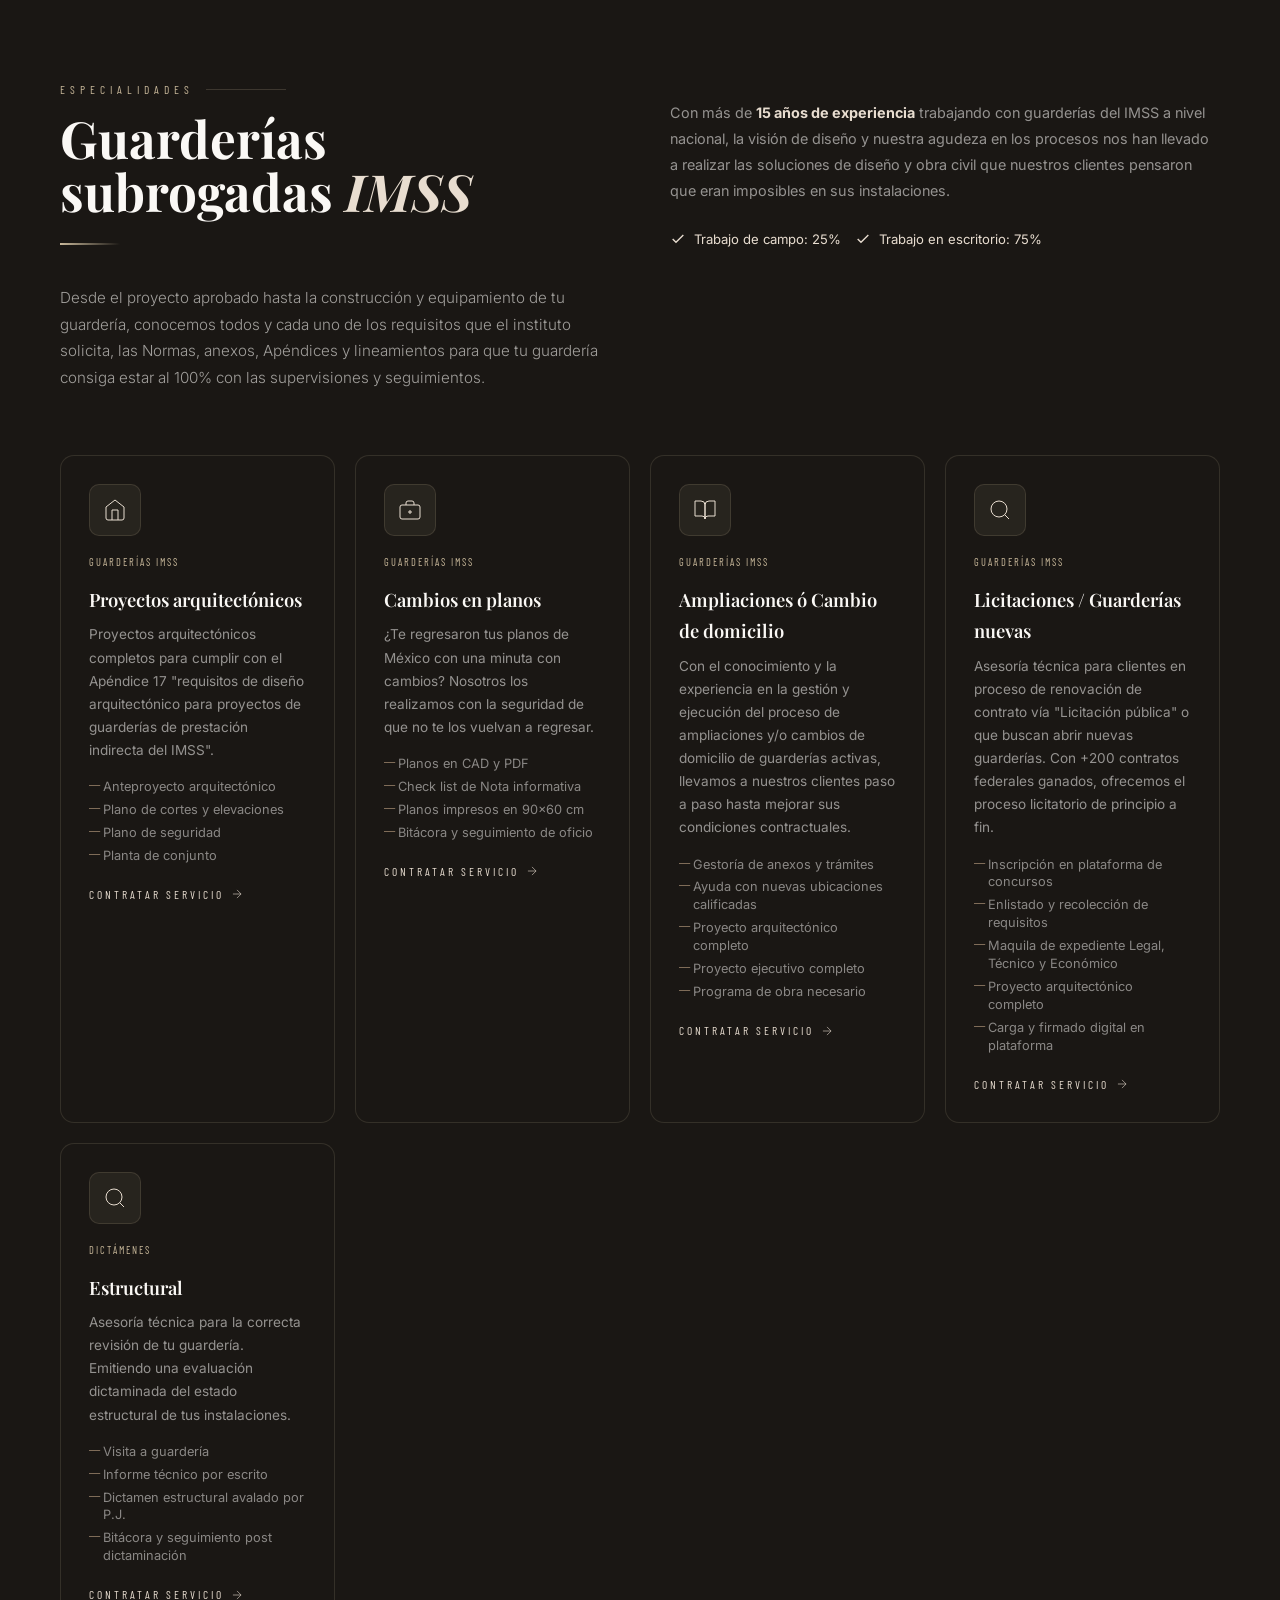
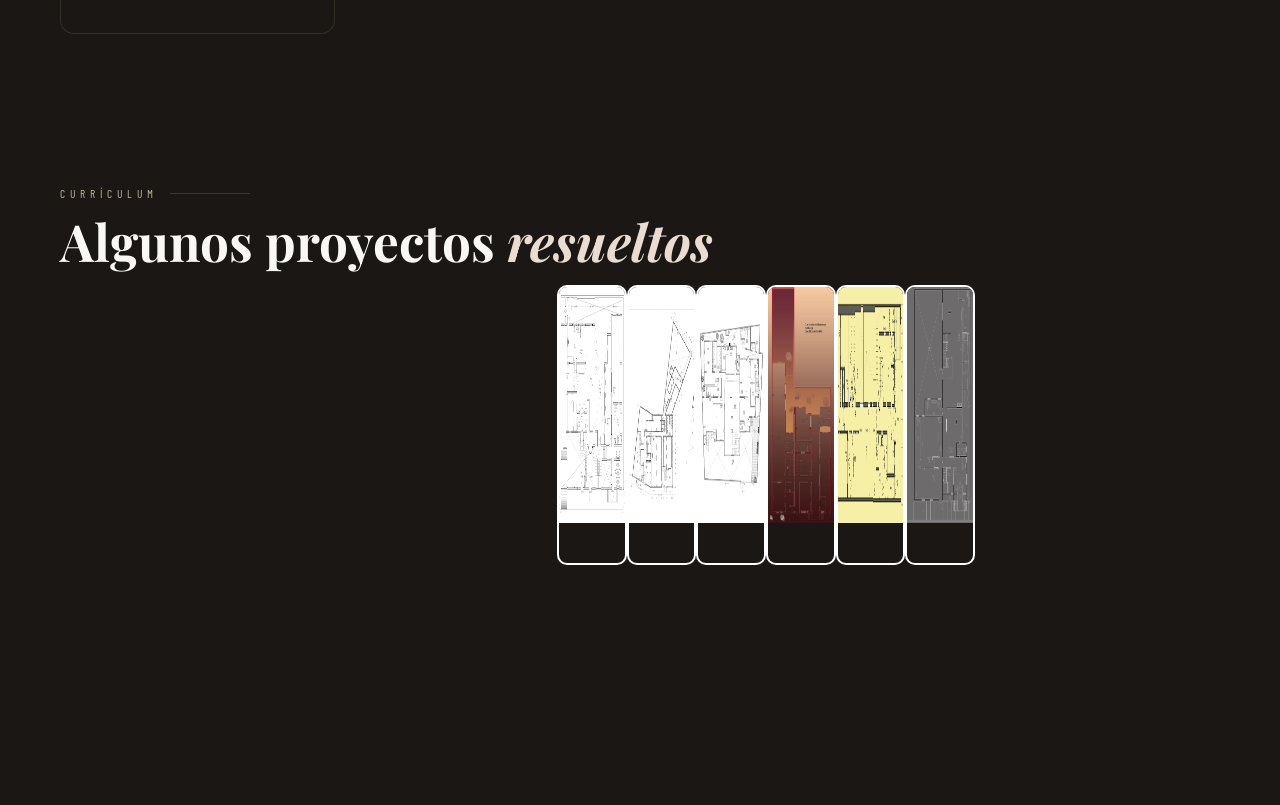
==== commit d410df1a: "actualizacion de formatos" ====
--- a/guarderias/guarderias.html
+++ b/guarderias/guarderias.html
@@ -4,7 +4,9 @@
   <meta charset="UTF-8">
   <meta name="viewport" content="width=device-width, initial-scale=1.0">
   <title>Guarderías</title>
+    <link href="https://fonts.googleapis.com/css2?family=Playfair+Display:wght@400;500;600;700;900&family=Inter:wght@300;400;500;600;700&family=Barlow+Condensed:wght@400;500;600;700;800&display=swap" rel="stylesheet">
   <link rel="stylesheet" href="/style.css">
+  
 </head>
 <body>
 
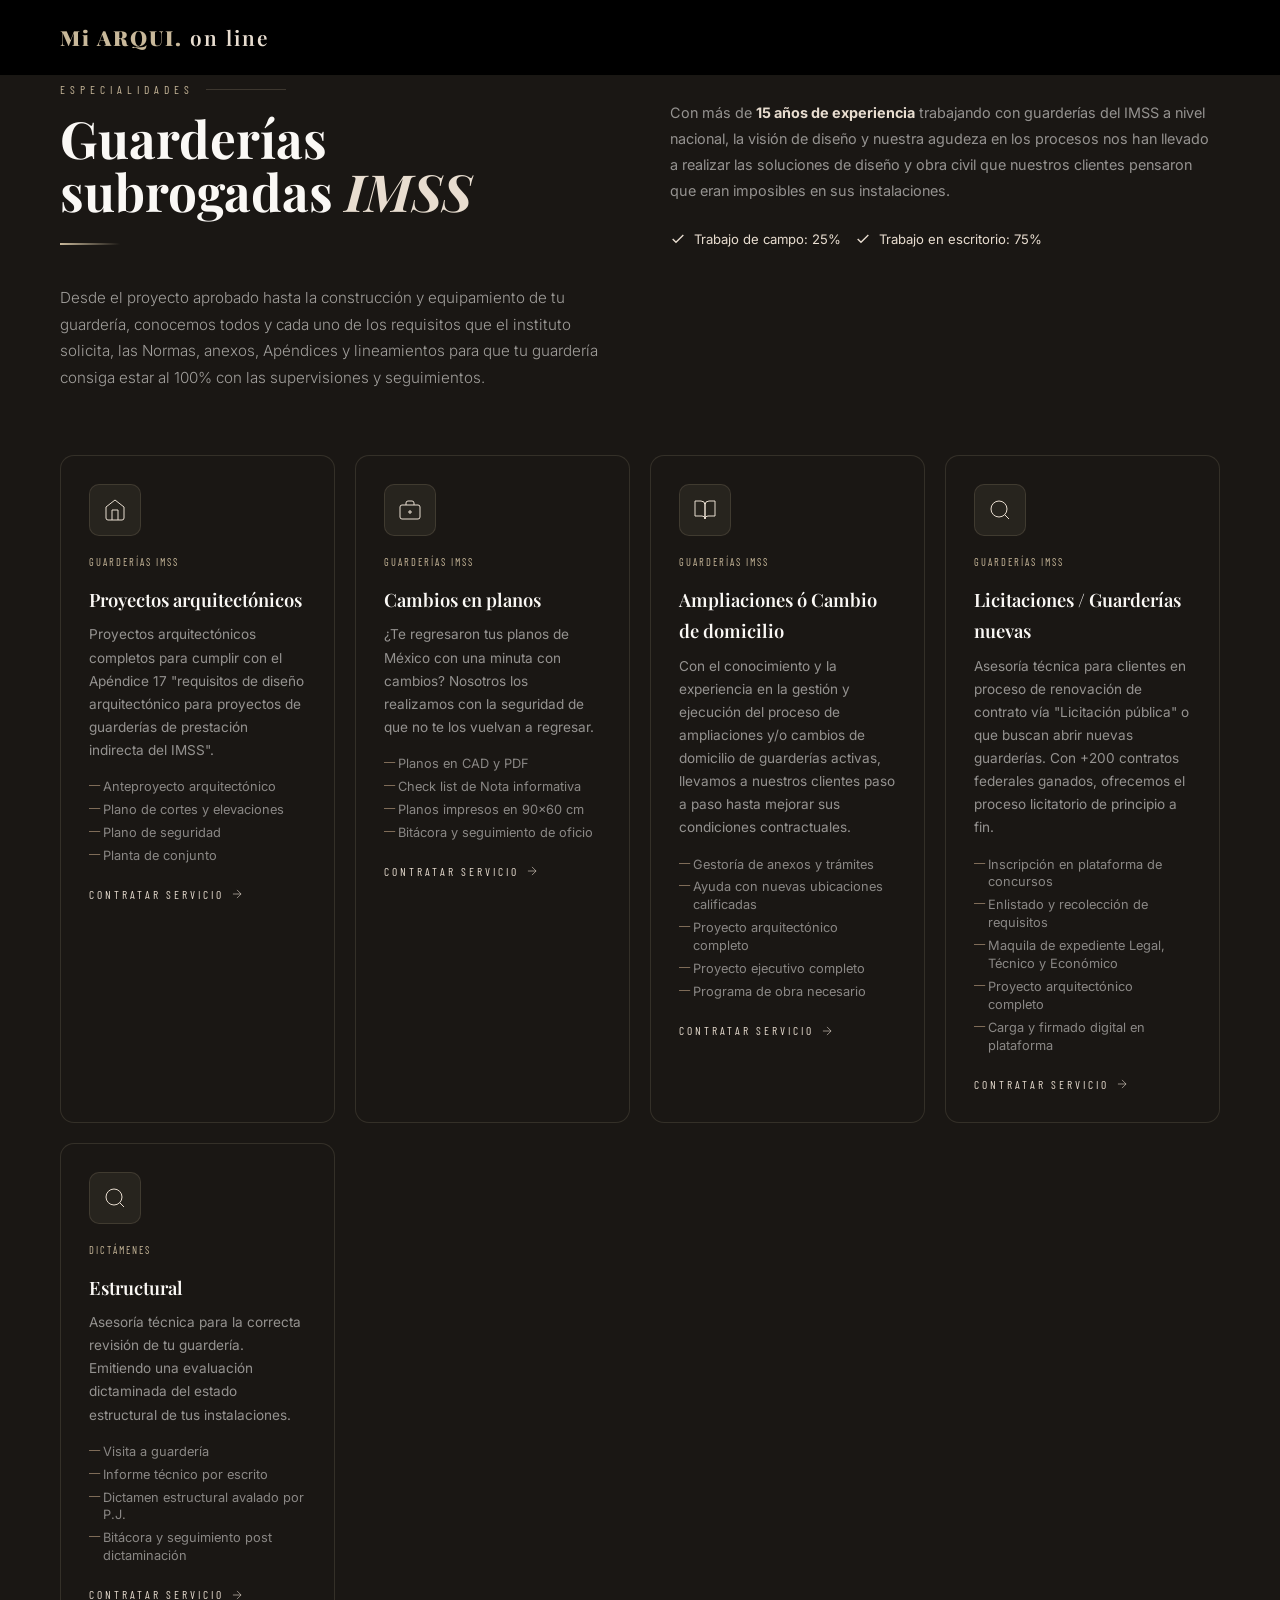
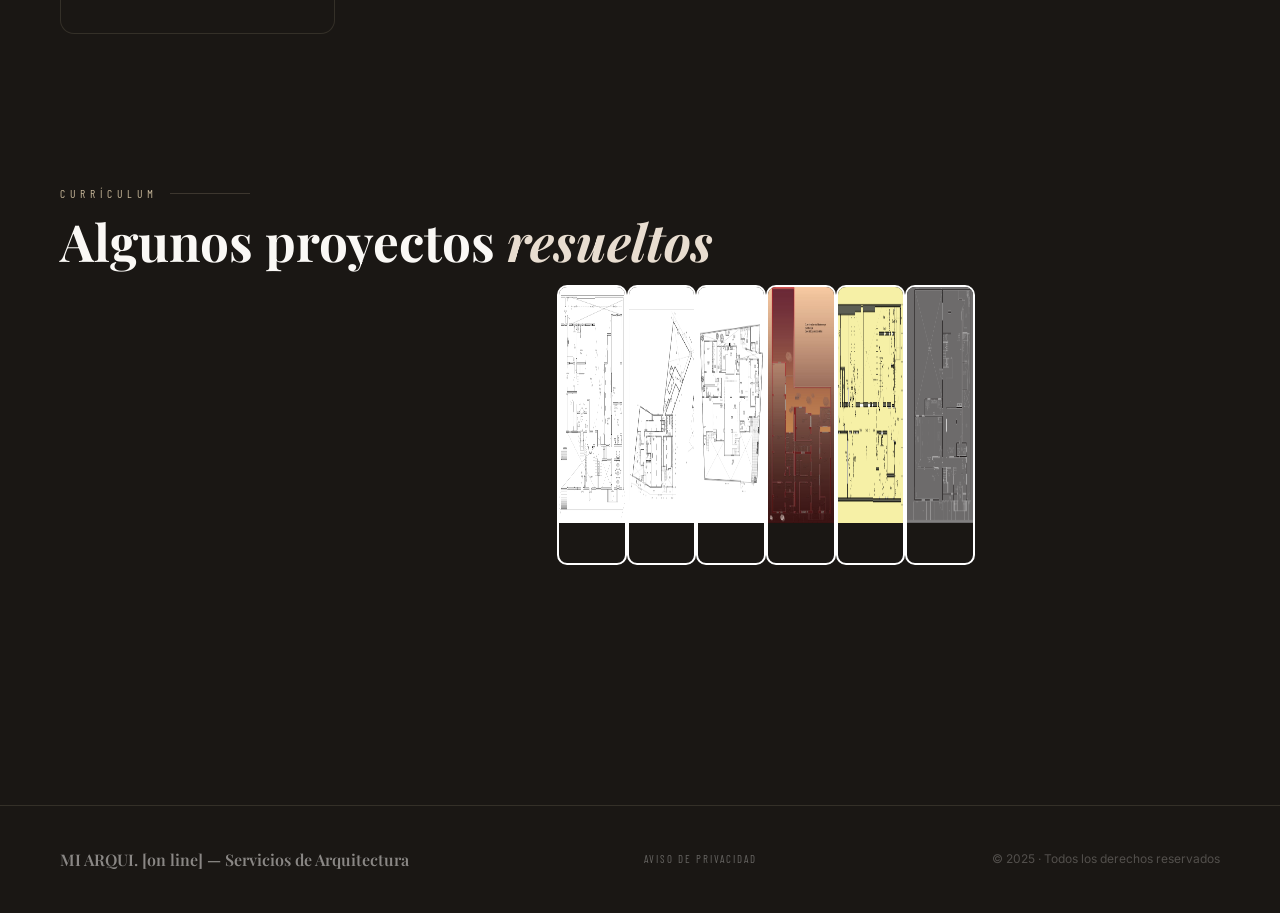
==== commit 4e1bab29: "agregado de header y footers y planes para guarderias" ====
--- a/guarderias/guarderias.html
+++ b/guarderias/guarderias.html
@@ -5,8 +5,18 @@
   <meta name="viewport" content="width=device-width, initial-scale=1.0">
   <title>Guarderías</title>
     <link href="https://fonts.googleapis.com/css2?family=Playfair+Display:wght@400;500;600;700;900&family=Inter:wght@300;400;500;600;700&family=Barlow+Condensed:wght@400;500;600;700;800&display=swap" rel="stylesheet">
-  <link rel="stylesheet" href="/style.css">
+  <link rel="stylesheet" href="../style.css">
   
+<!-- ════════════════════════════════════════════════════════════
+  NAVIGATION
+════════════════════════════════════════════════════════════ -->
+<nav class="nav" id="navbar">
+  <a class="nav-logo" href="../index.html">
+    <span>Mi ARQUI.</span> on line
+  </a>
+  
+</nav>
+
 </head>
 <body>
 
@@ -158,12 +168,12 @@
     </div>
 
     <div class="gallery">
-      <img src="/guarderias/planos/U-1169 INTERAMERICANO planta baja.png" alt="Interamericano">
-      <img src="/guarderias/planos/KANT 440 planta baja.png" alt="Kant celeste">
-      <img src="/guarderias/planos/U-439 PSICOEDUCATIVO HUINALA planta baja.png" alt="Psicoeducativo Huinala">
-      <img src="/guarderias/planos/ALEGRES DIAS planta baja.jpg" alt="Alegres días">
-      <img src="/guarderias/planos/U-351 baby care.png" alt="Baby care">
-      <img src="/guarderias/planos/U-774.webp" alt="Mi mundo feliz">
+      <img src="../guarderias/planos/U-1169 INTERAMERICANO planta baja.png" alt="Interamericano">
+      <img src="../guarderias/planos/KANT 440 planta baja.png" alt="Kant celeste">
+      <img src="../guarderias/planos/U-439 PSICOEDUCATIVO HUINALA planta baja.png" alt="Psicoeducativo Huinala">
+      <img src="../guarderias/planos/ALEGRES DIAS planta baja.jpg" alt="Alegres días">
+      <img src="../guarderias/planos/U-351 baby care.png" alt="Baby care">
+      <img src="../guarderias/planos/U-774.webp" alt="Mi mundo feliz">
     </div>
   </section>
 
@@ -384,6 +394,22 @@
   </div><!-- /modal -->
 </div><!-- /modal-overlay -->
 
-  <script src="/app.js"></script>
+  
+<!-- ════════════════════════════════════════════════════════════
+  FOOTER
+════════════════════════════════════════════════════════════ -->
+<footer class="footer">
+  <div class="footer-logo">MI ARQUI. [on line] — Servicios de Arquitectura</div>
+  <div class="footer-links">
+   
+    <a href="#">Aviso de privacidad</a>
+  </div>
+  <div class="footer-copy">
+    © 2025 · Todos los derechos reservados
+  </div>
+</footer>
+
 </body>
+
+<script src="../app.js"></script>
 </html>
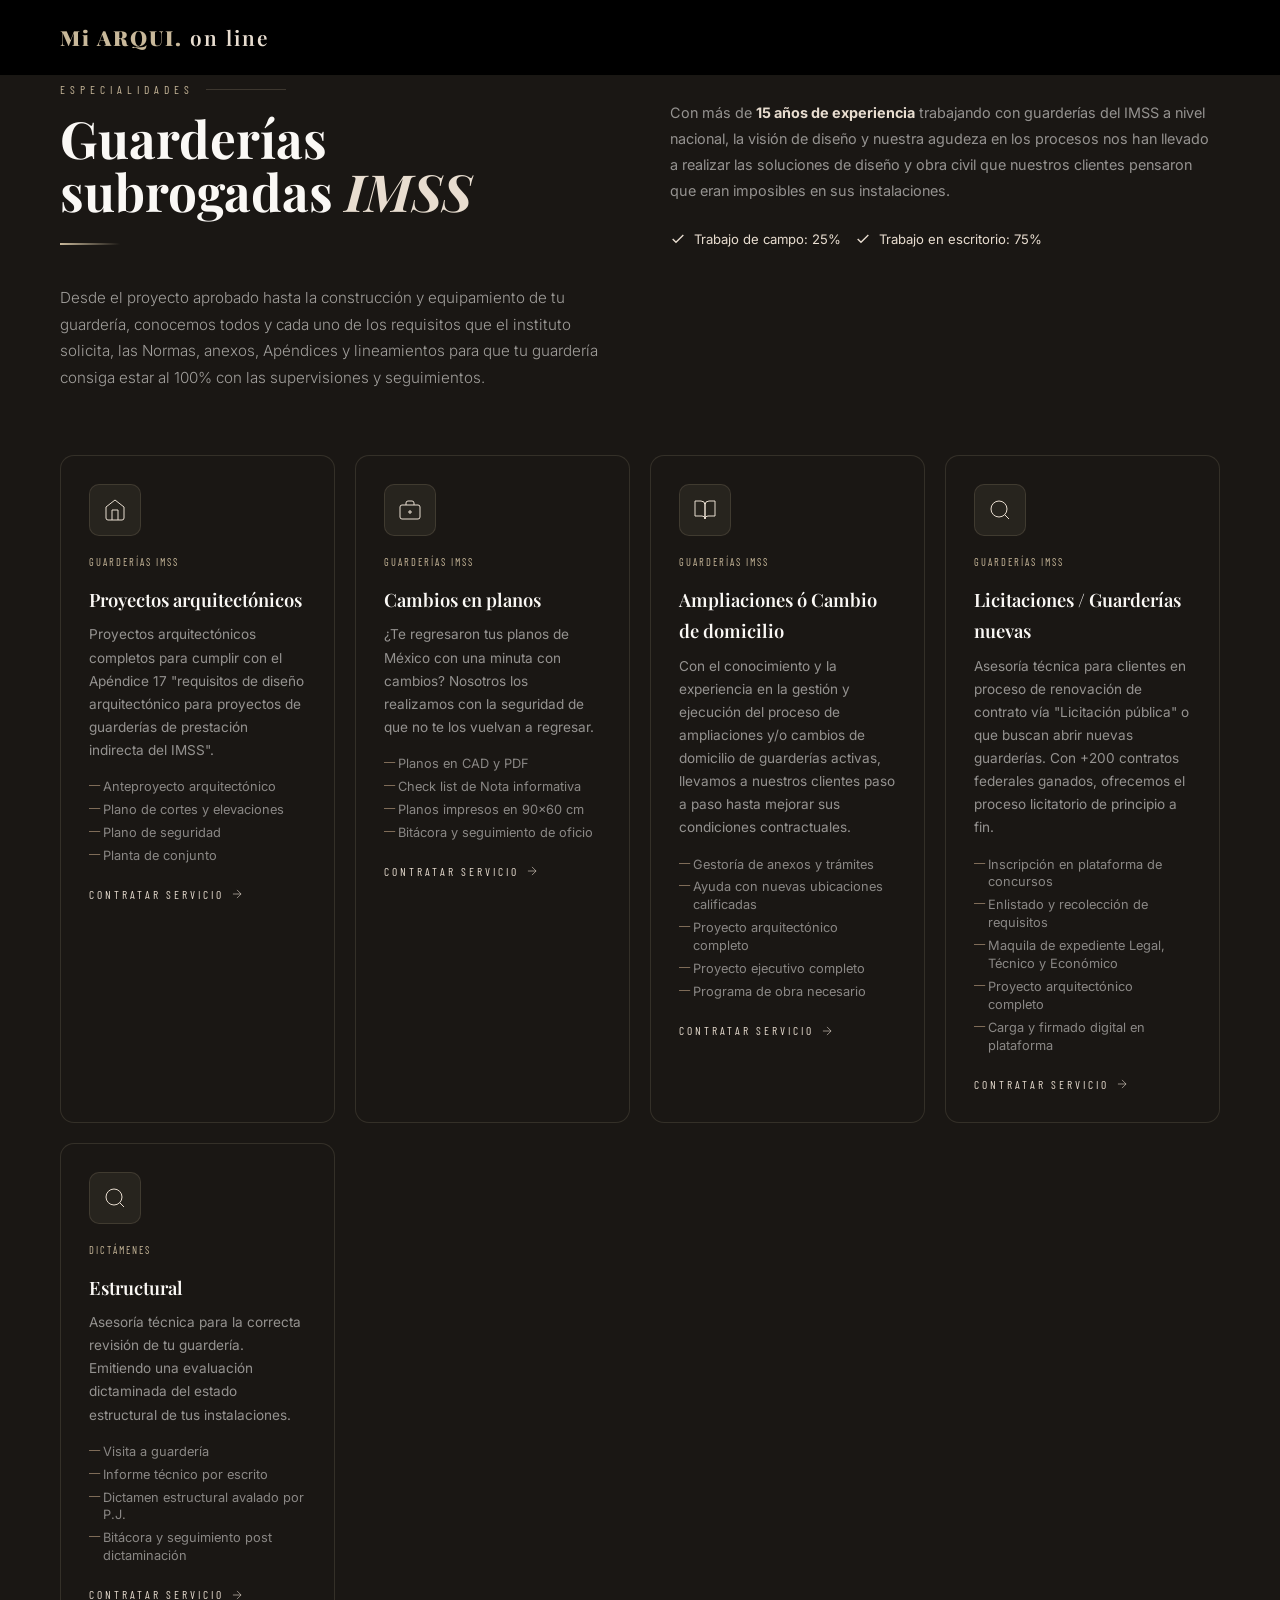
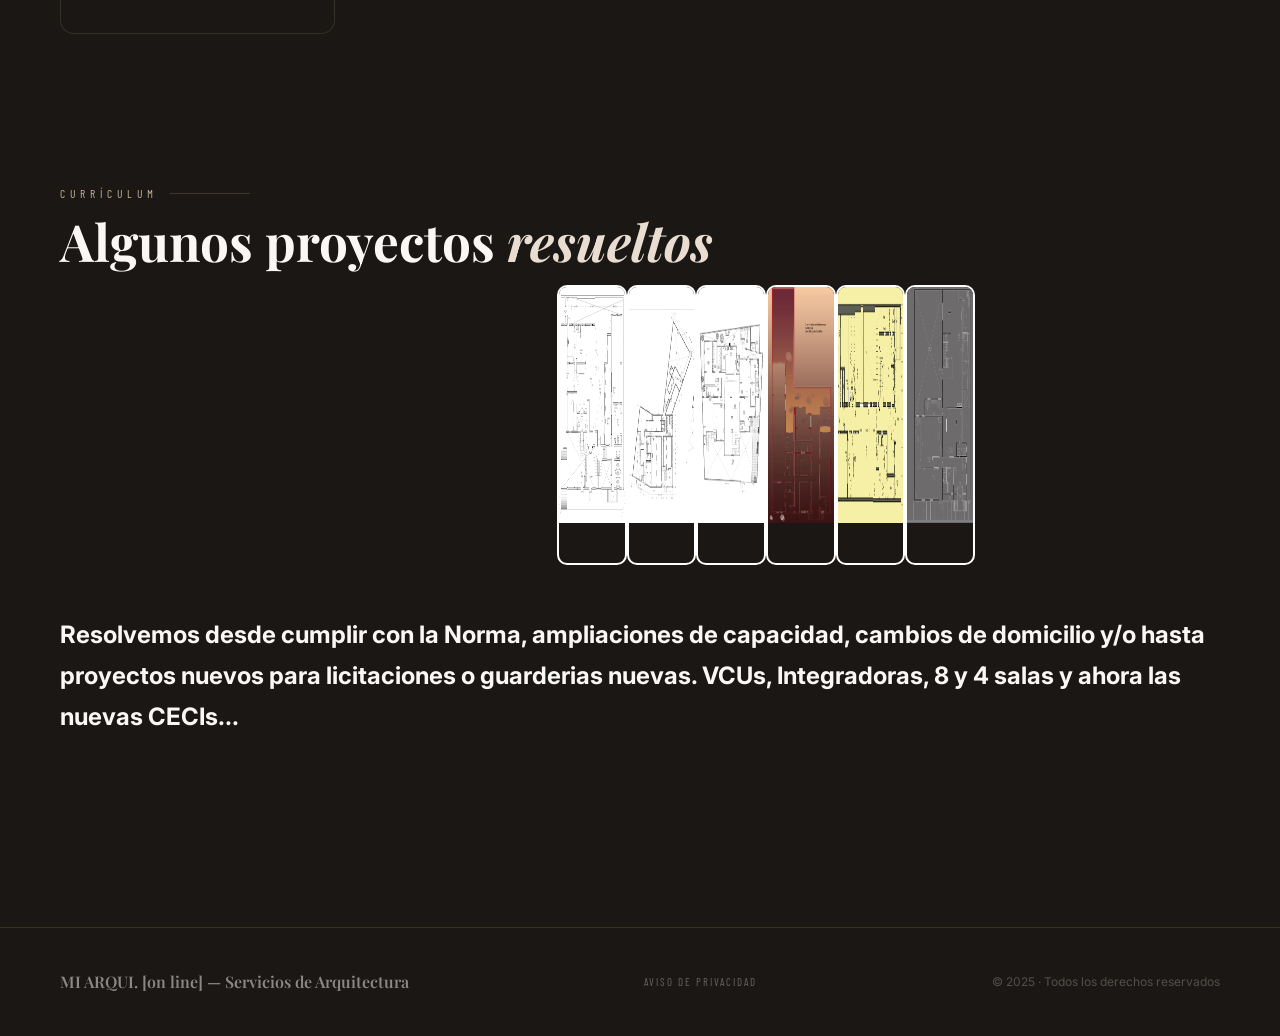
==== commit deae5e4b: "cambios en descripciones, planes y agregado de servicios" ====
--- a/guarderias/guarderias.html
+++ b/guarderias/guarderias.html
@@ -175,6 +175,9 @@
       <img src="../guarderias/planos/U-351 baby care.png" alt="Baby care">
       <img src="../guarderias/planos/U-774.webp" alt="Mi mundo feliz">
     </div>
+
+    <h2> Resolvemos desde cumplir con la Norma, ampliaciones de capacidad, cambios de domicilio y/o hasta proyectos nuevos
+      para licitaciones o guarderias nuevas. VCUs, Integradoras, 8 y 4 salas y ahora las nuevas CECIs...  </h2>
   </section>
 
 <!-- ════════════════════════════════════════════════════════════
